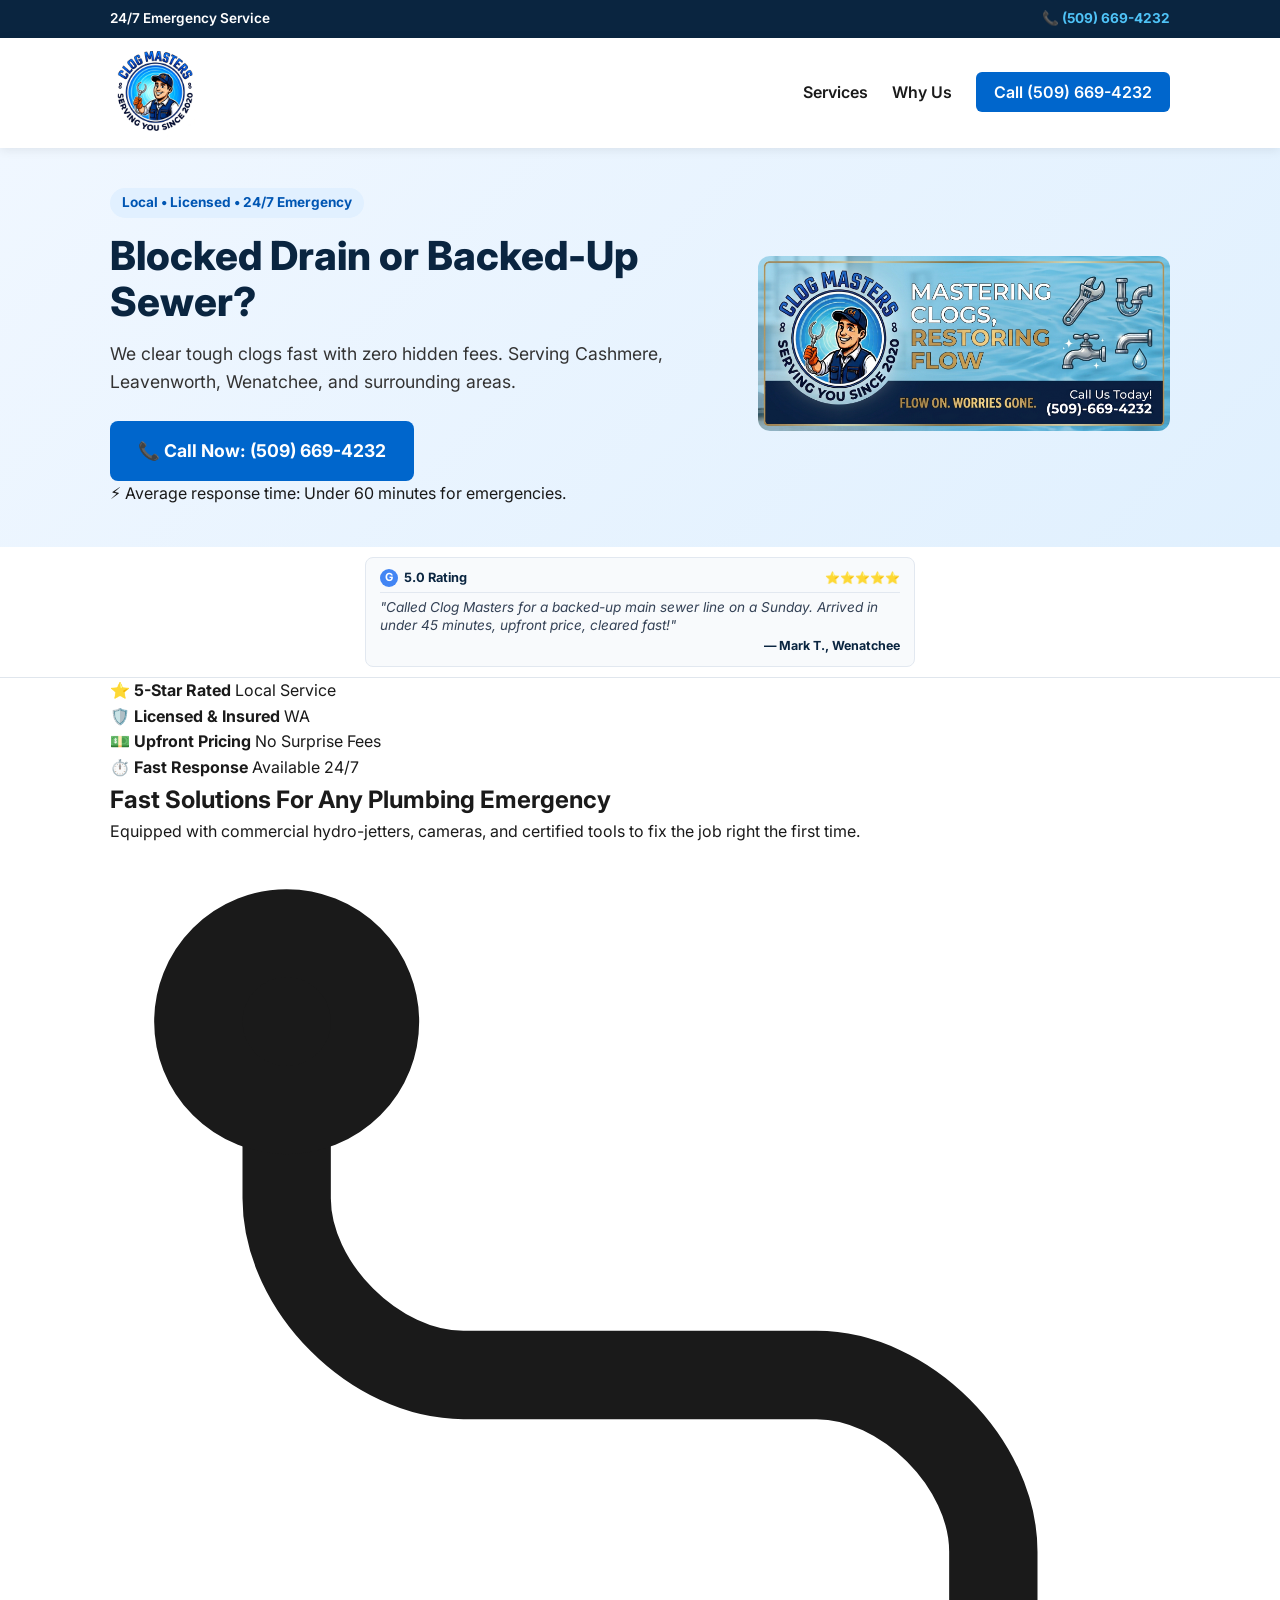
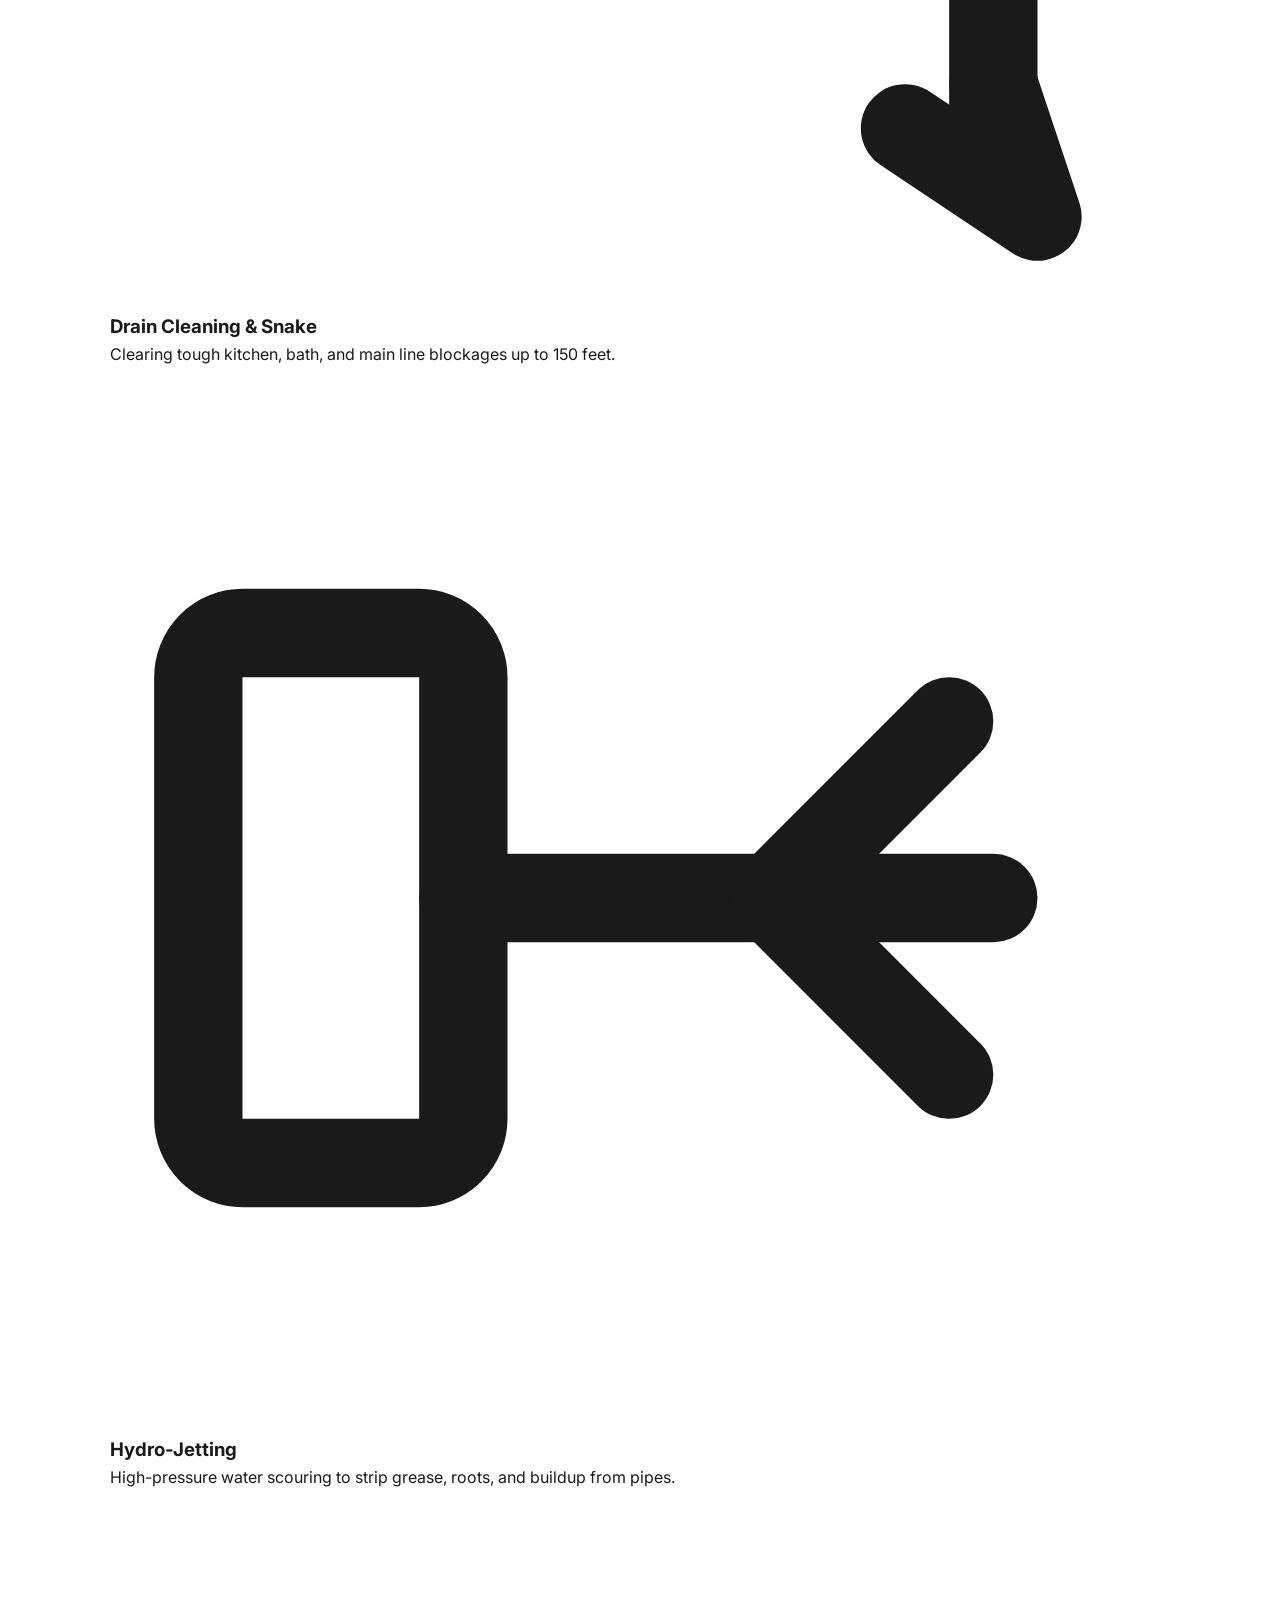
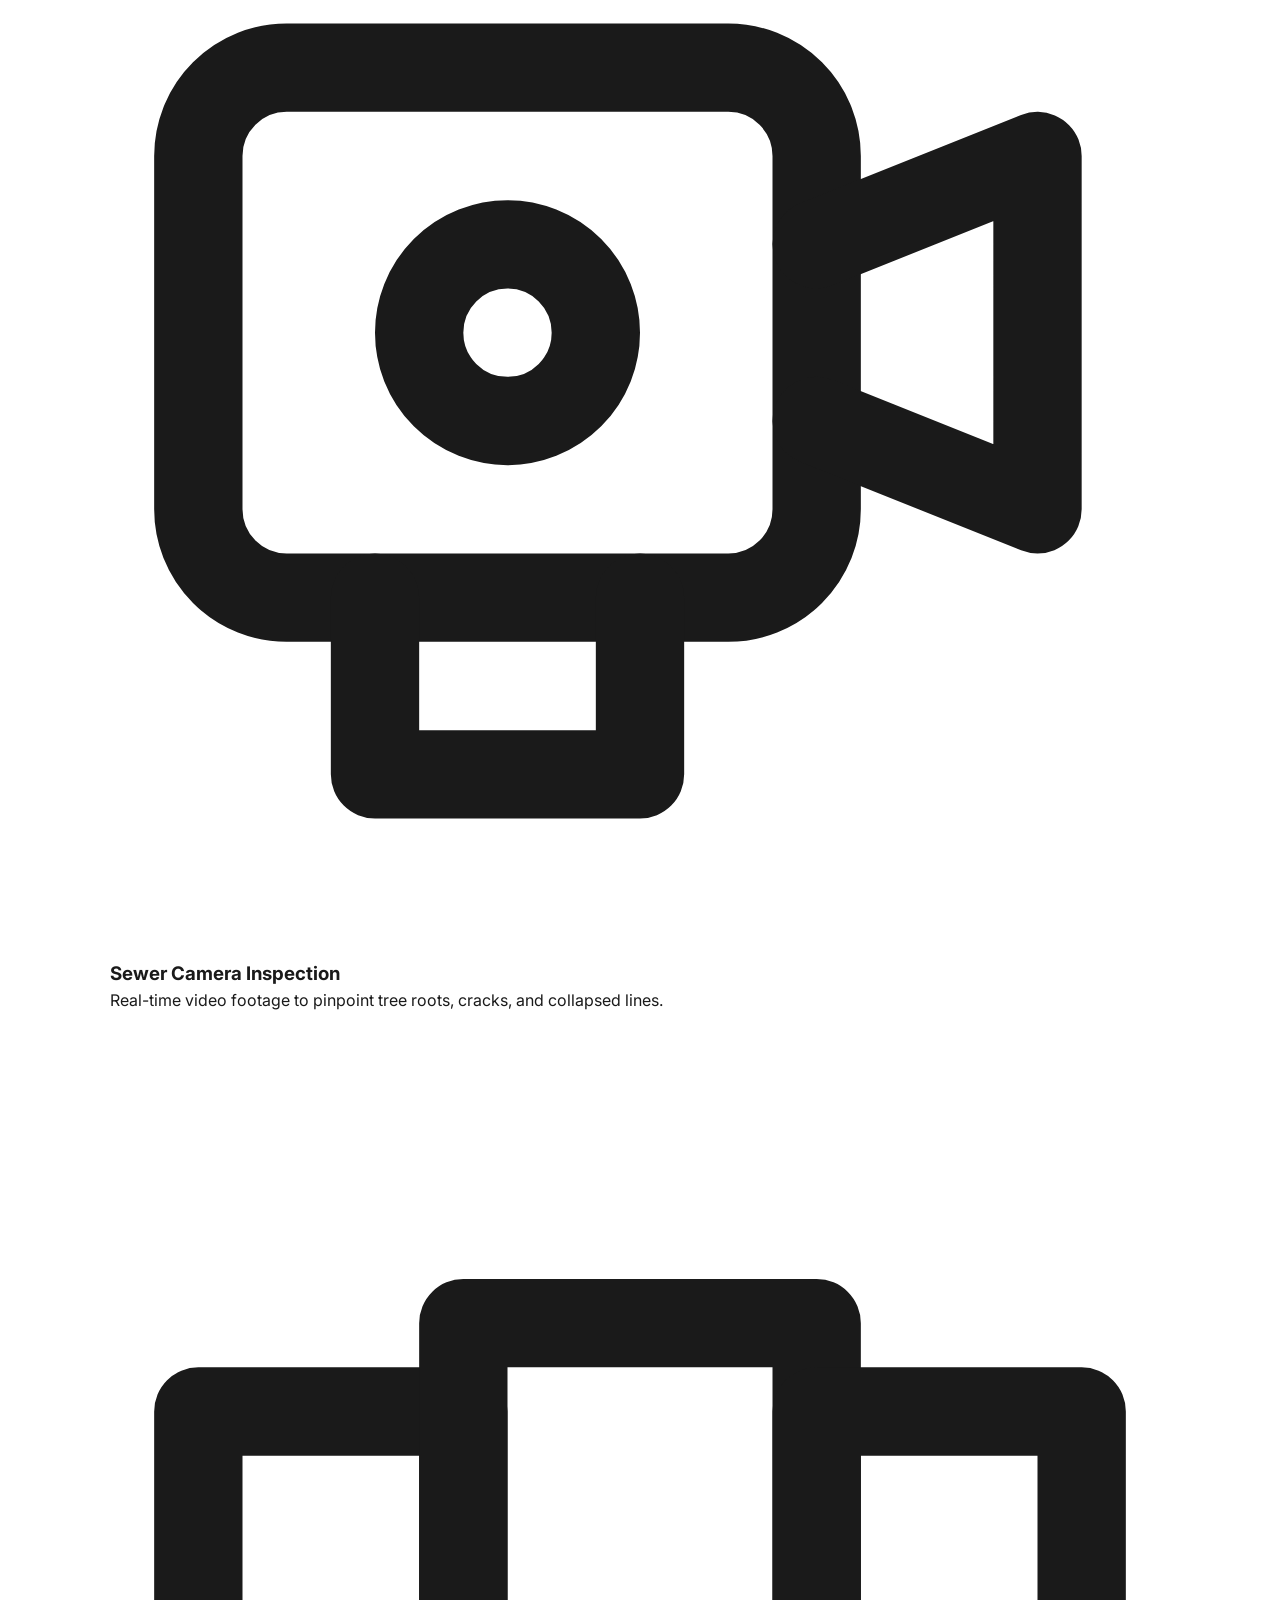
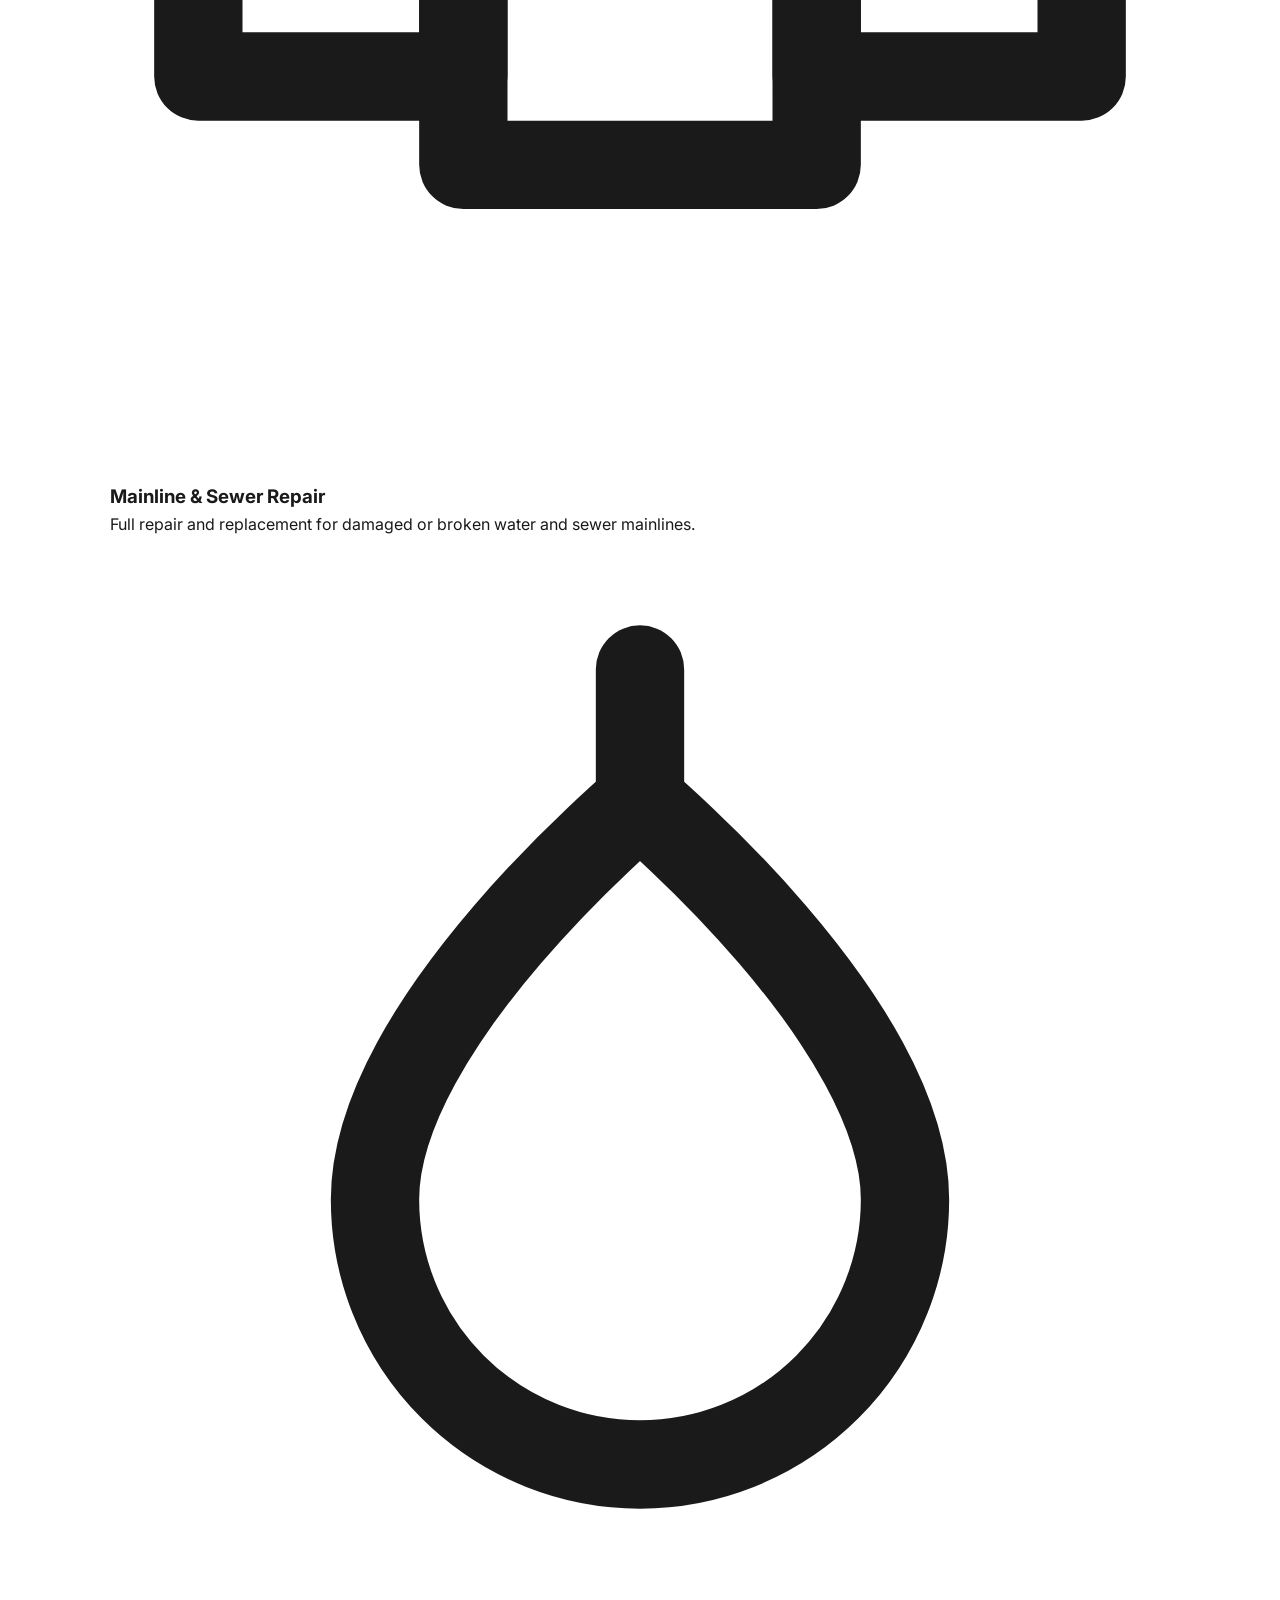
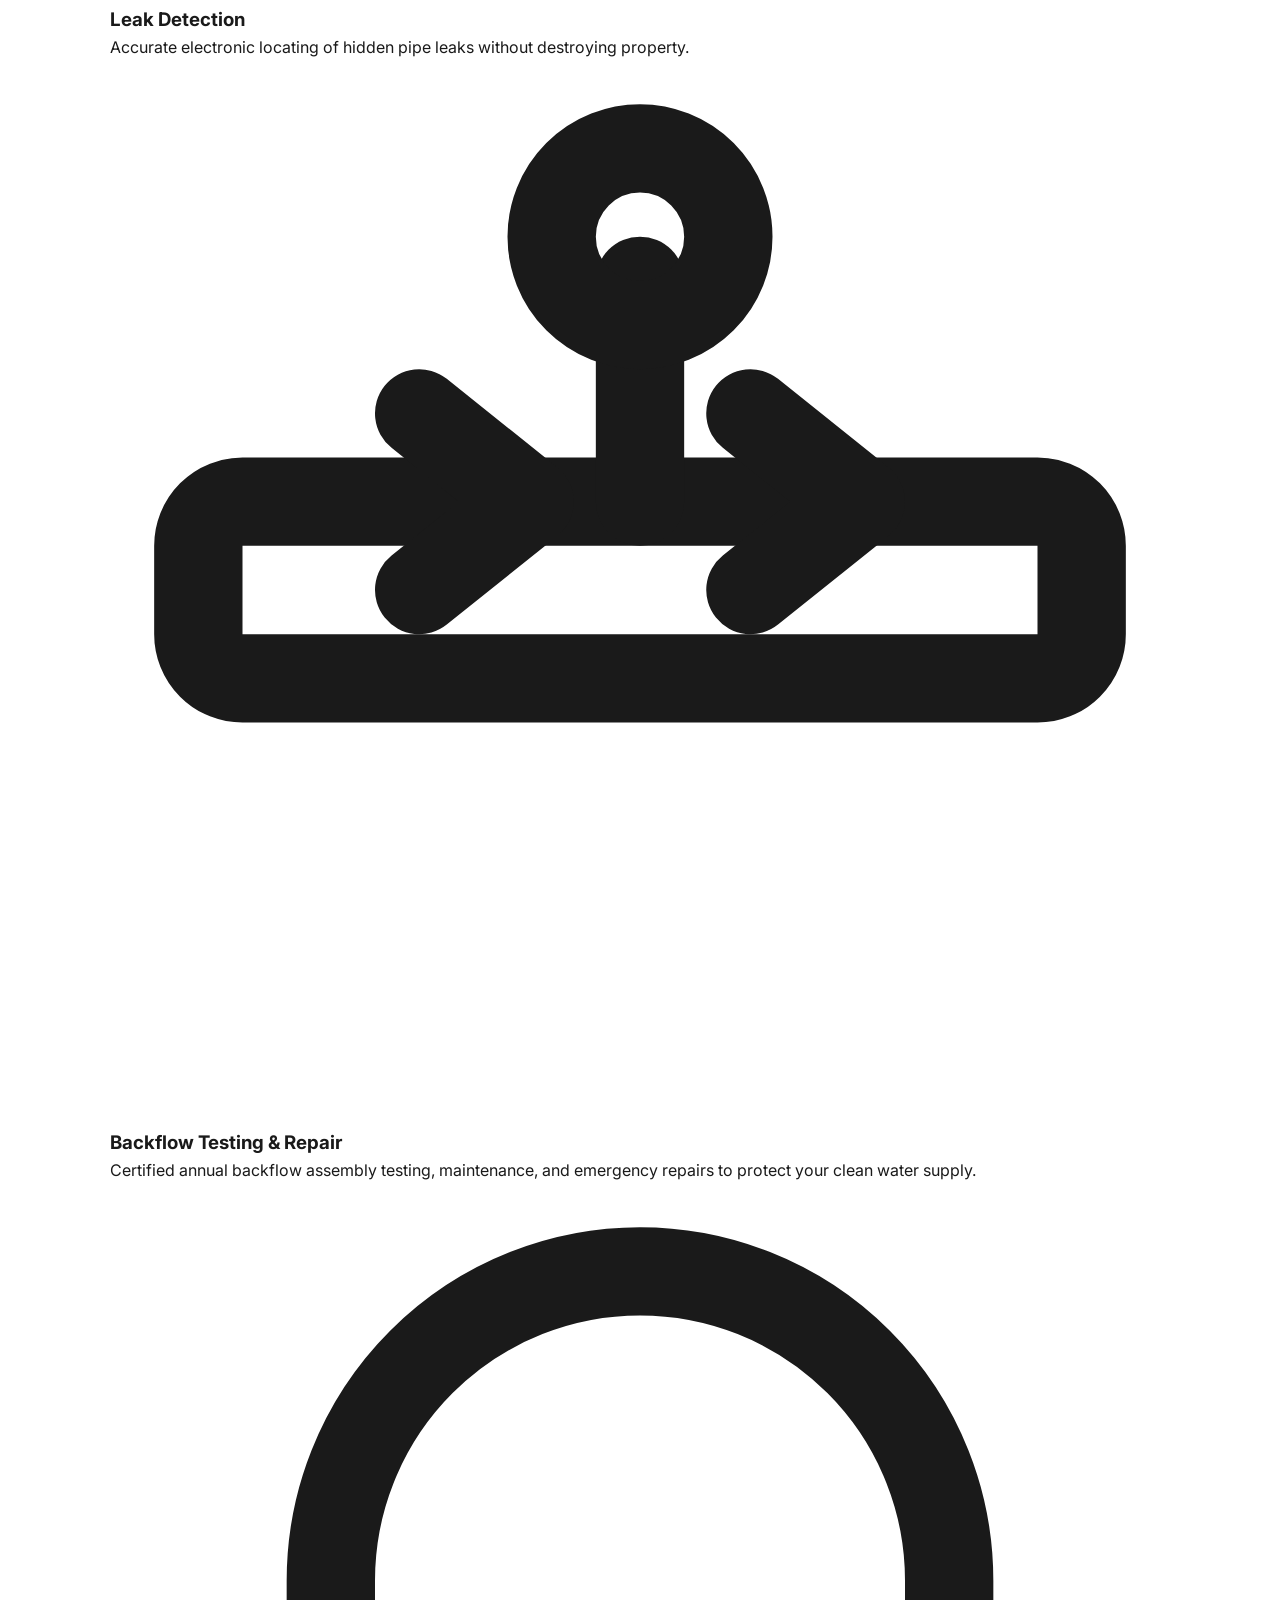
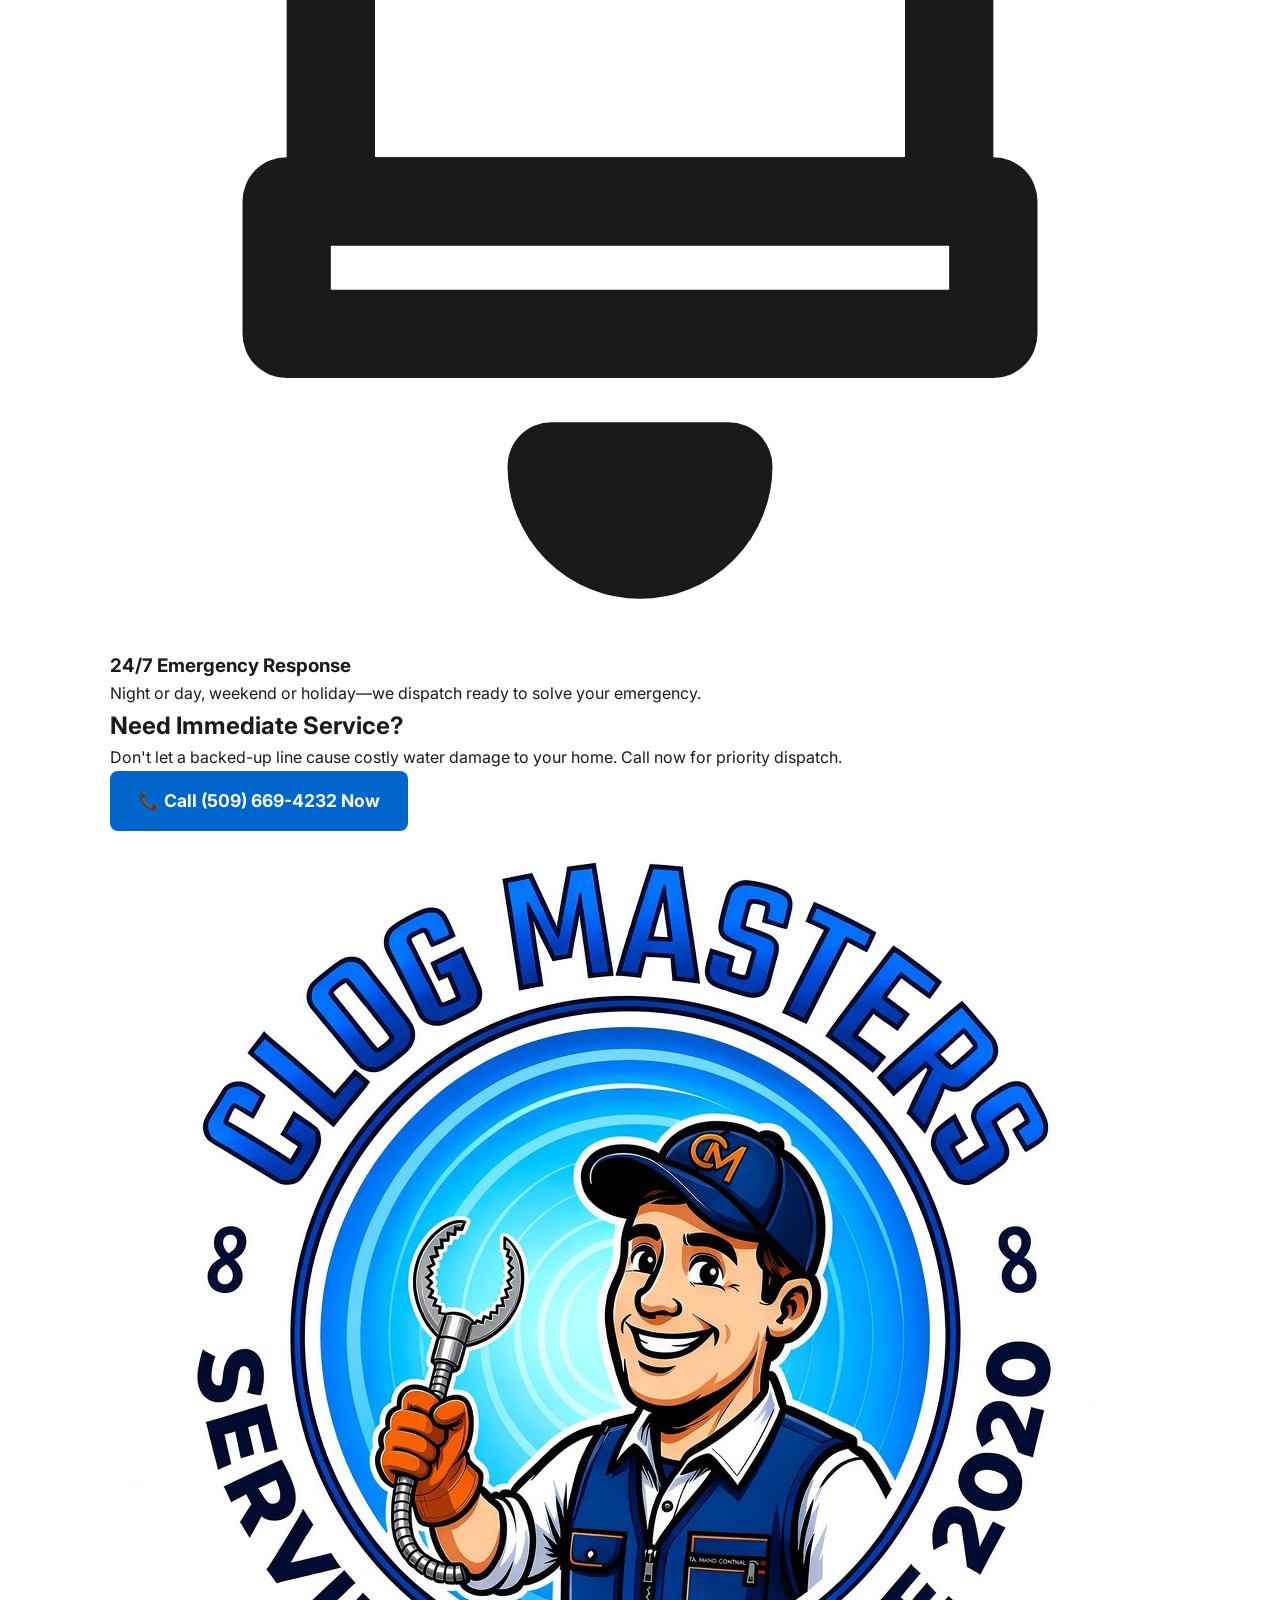
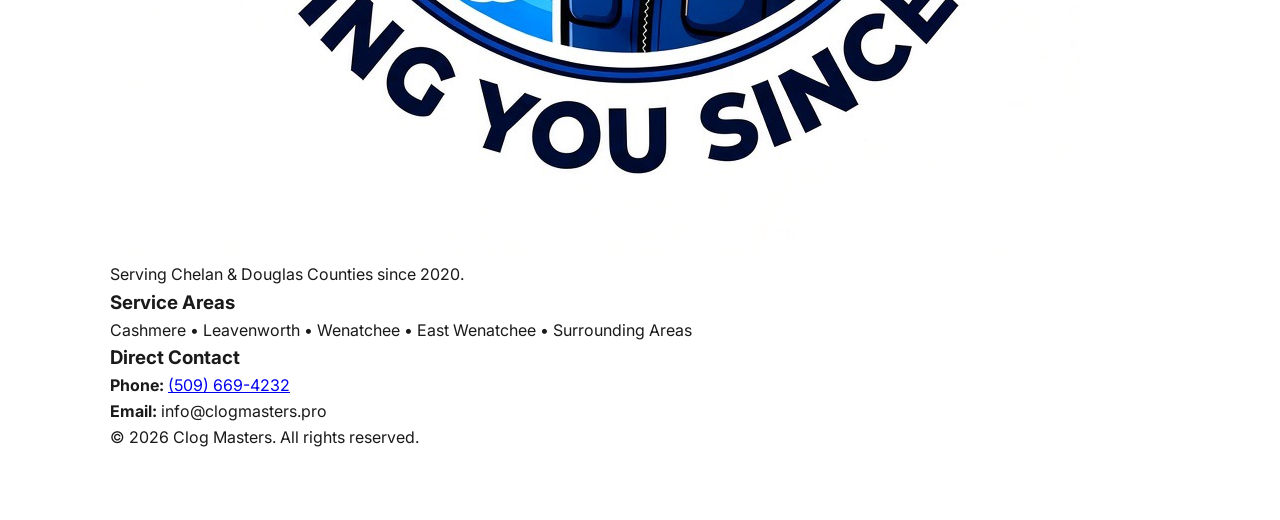
==== index.html @ 649e58c8 "Update index.html" ====
<!DOCTYPE html>
<html lang="en">
<head>
  <meta charset="UTF-8">
  <meta name="viewport" content="width=device-width, initial-scale=1.0">
  <meta name="format-detection" content="telephone=no">
  <title>Clog Masters | 24/7 Emergency Drain Cleaning & Sewer Repair</title>
  <meta name="description" content="Fast, licensed drain cleaning, hydro-jetting, sewer repair, backflow testing & emergency plumbing in Cashmere, Leavenworth & Wenatchee. Call (509) 669-4232">
  <link rel="stylesheet" href="style.css">
  <link rel="preconnect" href="https://fonts.googleapis.com">
  <link href="https://fonts.googleapis.com/css2?family=Inter:wght@400;600;700;800&display=swap" rel="stylesheet">
</head>
<body>

  <!-- Top Announcement Bar -->
  <div class="top-bar">
    <div class="container top-bar-container">
      <span class="top-bar-tagline">24/7 Emergency Service</span>
      <a href="tel:+15096694232" class="top-phone">
        <span>📞</span> (509) 669-4232
      </a>
    </div>
  </div>

  <!-- Header -->
  <header>
    <div class="container header-inner">
      <img src="images/logo.JPG" alt="Clog Masters Logo" class="logo">
      <nav>
        <a href="#services">Services</a>
        <a href="#why-us">Why Us</a>
        <a href="tel:+15096694232" class="btn-nav">Call (509) 669-4232</a>
      </nav>
    </div>
  </header>

  <!-- Hero Section -->
  <section class="hero">
    <div class="container hero-content">
      <div class="hero-text">
        <div class="badge">Local • Licensed • 24/7 Emergency</div>
        <h1>Blocked Drain or Backed-Up Sewer?</h1>
        <p class="hero-sub">We clear tough clogs fast with zero hidden fees. Serving Cashmere, Leavenworth, Wenatchee, and surrounding areas.</p>
        
        <div class="hero-ctas">
          <a href="tel:+15096694232" class="btn-primary">
            📞 Call Now: (509) 669-4232
          </a>
        </div>
        <p class="micro-trust">⚡ Average response time: Under 60 minutes for emergencies.</p>
      </div>
      
      <div class="hero-image">
        <img src="images/banner.jpg" alt="Clog Masters Plumbing Vehicle and Equipment">
      </div>
    </div>
  </section>

  <!-- Compact Single-Review Auto-Slider Section -->
  <section class="reviews-section">
    <div class="container">
      <div class="review-box">
        
        <!-- Top Compact Line -->
        <div class="review-top-line">
          <div class="g-badge">
            <span class="g-icon">G</span>
            <strong>5.0 Rating</strong>
          </div>
          <div class="stars">⭐⭐⭐⭐⭐</div>
        </div>

        <!-- ONLY 1 SLIDE SHOWS AT A TIME -->
        <div class="review-slide active" style="display: block;">
          <p class="review-text">"Called Clog Masters for a backed-up main sewer line on a Sunday. Arrived in under 45 minutes, upfront price, cleared fast!"</p>
          <span class="review-author">— Mark T., Wenatchee</span>
        </div>

        <div class="review-slide" style="display: none;">
          <p class="review-text">"Judah came out to hydro-jet our restaurant lines. Professional, clean, and zero surprise fees. Highly recommend!"</p>
          <span class="review-author">— Sarah K., Leavenworth</span>
        </div>

        <div class="review-slide" style="display: none;">
          <p class="review-text">"Had a severe drain blockage two other companies couldn't clear. Clog Masters located the root intrusion and fixed it immediately."</p>
          <span class="review-author">— David P., Cashmere</span>
        </div>

        <div class="review-slide" style="display: none;">
          <p class="review-text">"Super fast response time! They fixed our emergency kitchen sink clog in no time. Friendly, honest, and fair pricing."</p>
          <span class="review-author">— Elena R., East Wenatchee</span>
        </div>

        <div class="review-slide" style="display: none;">
          <p class="review-text">"Outstanding service for our backflow testing. Showed up right on schedule and handled all paperwork seamlessly."</p>
          <span class="review-author">— Brian M., Wenatchee</span>
        </div>

        <div class="review-slide" style="display: none;">
          <p class="review-text">"Honest, hard-working team. No hidden charges—what they quoted over the phone was the exact amount I paid."</p>
          <span class="review-author">— Rachel S., Leavenworth</span>
        </div>

        <div class="review-slide" style="display: none;">
          <p class="review-text">"Our mainline backed up right before a family gathering. Arrived in 30 minutes and saved the day!"</p>
          <span class="review-author">— Jason B., Cashmere</span>
        </div>

        <div class="review-slide" style="display: none;">
          <p class="review-text">"Thorough camera inspection. Showed us the video footage of our sewer line so we knew exactly what was wrong."</p>
          <span class="review-author">— Amanda L., Wenatchee</span>
        </div>

        <div class="review-slide" style="display: none;">
          <p class="review-text">"Top notch equipment and customer service. Cleared a heavy grease clog that had been bothering us for weeks."</p>
          <span class="review-author">— Chris H., East Wenatchee</span>
        </div>

        <div class="review-slide" style="display: none;">
          <p class="review-text">"Prompt, polite, and left the work area spotless after clearing our bathroom drain. 10/10 service!"</p>
          <span class="review-author">— Megan W., Leavenworth</span>
        </div>

      </div>
    </div>
  </section>

  <!-- Trust Bar -->
  <section class="trust-bar">
    <div class="container trust-grid">
      <div class="trust-item">⭐ <strong>5-Star Rated</strong> Local Service</div>
      <div class="trust-item">🛡️ <strong>Licensed & Insured</strong> WA</div>
      <div class="trust-item">💵 <strong>Upfront Pricing</strong> No Surprise Fees</div>
      <div class="trust-item">⏱️ <strong>Fast Response</strong> Available 24/7</div>
    </div>
  </section>

  <!-- Services Grid -->
  <section id="services" class="services">
    <div class="container">
      <h2>Fast Solutions For Any Plumbing Emergency</h2>
      <p class="section-sub">Equipped with commercial hydro-jetters, cameras, and certified tools to fix the job right the first time.</p>
      
      <div class="services-grid">
        
        <!-- Drain Cleaning & Snake -->
        <div class="service-card">
          <div class="svg-icon">
            <svg viewBox="0 0 24 24" fill="none" stroke="currentColor" stroke-width="2" stroke-linecap="round" stroke-linejoin="round">
              <path d="M4 4v4c0 2 2 4 4 4h8c2 0 4 2 4 4v4"/>
              <circle cx="4" cy="4" r="2" fill="currentColor"/>
              <path d="M18 20l3 2-1-3"/>
            </svg>
          </div>
          <h3>Drain Cleaning & Snake</h3>
          <p>Clearing tough kitchen, bath, and main line blockages up to 150 feet.</p>
        </div>

        <!-- Hydro-Jetting -->
        <div class="service-card">
          <div class="svg-icon">
            <svg viewBox="0 0 24 24" fill="none" stroke="currentColor" stroke-width="2" stroke-linecap="round" stroke-linejoin="round">
              <rect x="2" y="6" width="6" height="12" rx="1"/>
              <path d="M8 12h7"/>
              <path d="M15 12l4-4"/>
              <path d="M15 12l5 0"/>
              <path d="M15 12l4 4"/>
            </svg>
          </div>
          <h3>Hydro-Jetting</h3>
          <p>High-pressure water scouring to strip grease, roots, and buildup from pipes.</p>
        </div>

        <!-- Sewer Camera Inspection -->
        <div class="service-card">
          <div class="svg-icon">
            <svg viewBox="0 0 24 24" fill="none" stroke="currentColor" stroke-width="2" stroke-linecap="round" stroke-linejoin="round">
              <rect x="2" y="4" width="14" height="12" rx="2"/>
              <path d="M6 16v4h6v-4"/>
              <circle cx="9" cy="10" r="2"/>
              <path d="M16 8l5-2v8l-5-2"/>
            </svg>
          </div>
          <h3>Sewer Camera Inspection</h3>
          <p>Real-time video footage to pinpoint tree roots, cracks, and collapsed lines.</p>
        </div>

        <!-- Mainline & Sewer Repair -->
        <div class="service-card">
          <div class="svg-icon">
            <svg viewBox="0 0 24 24" fill="none" stroke="currentColor" stroke-width="2" stroke-linecap="round" stroke-linejoin="round">
              <path d="M2 9h6v6H2z"/>
              <path d="M8 7h8v10H8z"/>
              <path d="M16 9h6v6h-6z"/>
            </svg>
          </div>
          <h3>Mainline & Sewer Repair</h3>
          <p>Full repair and replacement for damaged or broken water and sewer mainlines.</p>
        </div>

        <!-- Leak Detection -->
        <div class="service-card">
          <div class="svg-icon">
            <svg viewBox="0 0 24 24" fill="none" stroke="currentColor" stroke-width="2" stroke-linecap="round" stroke-linejoin="round">
              <path d="M12 21a6 6 0 0 0 6-6c0-4-6-9-6-9s-6 5-6 9a6 6 0 0 0 6 6z"/>
              <path d="M12 3v3"/>
            </svg>
          </div>
          <h3>Leak Detection</h3>
          <p>Accurate electronic locating of hidden pipe leaks without destroying property.</p>
        </div>

        <!-- Backflow Testing & Repair -->
        <div class="service-card">
          <div class="svg-icon">
            <svg viewBox="0 0 24 24" fill="none" stroke="currentColor" stroke-width="2" stroke-linecap="round" stroke-linejoin="round">
              <rect x="2" y="10" width="20" height="4" rx="1"/>
              <path d="M12 10V5"/>
              <circle cx="12" cy="4" r="2"/>
              <path d="M7 8l2.5 2L7 12"/>
              <path d="M14.5 8l2.5 2-2.5 2"/>
            </svg>
          </div>
          <h3>Backflow Testing & Repair</h3>
          <p>Certified annual backflow assembly testing, maintenance, and emergency repairs to protect your clean water supply.</p>
        </div>

        <!-- 24/7 Emergency -->
        <div class="service-card highlight-card">
          <div class="svg-icon alert-icon">
            <svg viewBox="0 0 24 24" fill="none" stroke="currentColor" stroke-width="2" stroke-linecap="round" stroke-linejoin="round">
              <path d="M12 2a7 7 0 0 0-7 7v5h14V9a7 7 0 0 0-7-7z"/>
              <path d="M4 14h16v3H4z"/>
              <path d="M12 22a2 2 0 0 0 2-2h-4a2 2 0 0 0 2 2z"/>
            </svg>
          </div>
          <h3>24/7 Emergency Response</h3>
          <p>Night or day, weekend or holiday—we dispatch ready to solve your emergency.</p>
        </div>

      </div>
    </div>
  </section>

  <!-- Big Call Banner -->
  <section class="cta-banner" id="why-us">
    <div class="container">
      <h2>Need Immediate Service?</h2>
      <p>Don't let a backed-up line cause costly water damage to your home. Call now for priority dispatch.</p>
      <a href="tel:+15096694232" class="btn-primary large">
        📞 Call (509) 669-4232 Now
      </a>
    </div>
  </section>

  <!-- Footer -->
  <footer id="contact">
    <div class="container">
      <div class="footer-content">
        <div>
          <img src="images/logo.JPG" alt="Clog Masters" class="footer-logo">
          <p>Serving Chelan & Douglas Counties since 2020.</p>
        </div>
        <div>
          <h3>Service Areas</h3>
          <p>Cashmere • Leavenworth • Wenatchee • East Wenatchee • Surrounding Areas</p>
        </div>
        <div>
          <h3>Direct Contact</h3>
          <p><strong>Phone:</strong> <a href="tel:+15096694232">(509) 669-4232</a></p>
          <p><strong>Email:</strong> info@clogmasters.pro</p>
        </div>
      </div>
      <div class="copyright">
        © 2026 Clog Masters. All rights reserved.
      </div>
    </div>
  </footer>

  <!-- Fixed Mobile Call Bar -->
  <div class="mobile-call-bar">
    <a href="tel:+15096694232" class="btn-mobile-call">
      📞 CALL NOW: (509) 669-4232
    </a>
  </div>

  <!-- Review Switcher JS -->
  <script>
    document.addEventListener('DOMContentLoaded', function() {
      const slides = document.querySelectorAll('.review-slide');
      let index = 0;

      setInterval(() => {
        slides[index].style.display = 'none';
        slides[index].classList.remove('active');
        
        index = (index + 1) % slides.length;
        
        slides[index].style.display = 'block';
        slides[index].classList.add('active');
      }, 6000); // Cycles 1 review every 6 seconds
    });
  </script>

</body>
</html>
---- style.css ----
* {
  margin: 0;
  padding: 0;
  box-sizing: border-box;
}

body {
  font-family: 'Inter', system-ui, sans-serif;
  line-height: 1.6;
  color: #1a1a1a;
  background: #fff;
  padding-bottom: 70px;
}

.container {
  max-width: 1100px;
  margin: 0 auto;
  padding: 0 20px;
}

/* Top Bar */
.top-bar {
  background: #0a2540;
  color: white;
  padding: 8px 0;
  font-size: 0.85rem;
  font-weight: 600;
}

.top-bar-container {
  display: flex;
  justify-content: space-between;
  align-items: center;
  gap: 10px;
}

.top-phone {
  color: #4fc3f7 !important;
  font-weight: 700;
  text-decoration: none;
}

/* Header */
header {
  background: white;
  box-shadow: 0 2px 10px rgba(0,0,0,0.08);
  position: sticky;
  top: 0;
  z-index: 100;
}

.header-inner {
  display: flex;
  justify-content: space-between;
  align-items: center;
  padding: 10px 20px;
}

/* Strict image sizing prevents gigantic logos */
.logo {
  height: 90px;
  max-height: 90px;
  width: auto;
  max-width: 260px;
  object-fit: contain;
}

nav a {
  margin-left: 20px;
  text-decoration: none;
  color: #1a1a1a;
  font-weight: 600;
}

.btn-nav {
  background: #0066cc;
  color: white !important;
  padding: 10px 18px;
  border-radius: 6px;
  text-decoration: none;
}

/* Hero */
.hero {
  background: linear-gradient(135deg, #f0f7ff 0%, #e0f0fe 100%);
  padding: 40px 0;
}

.hero-content {
  display: grid;
  grid-template-columns: 1.2fr 0.8fr;
  gap: 30px;
  align-items: center;
}

.badge {
  display: inline-block;
  background: #e1f0ff;
  color: #0056b3;
  padding: 4px 12px;
  border-radius: 20px;
  font-size: 0.85rem;
  font-weight: 700;
  margin-bottom: 15px;
}

.hero h1 {
  font-size: 2.5rem;
  font-weight: 800;
  line-height: 1.15;
  color: #0a2540;
  margin-bottom: 15px;
}

.hero-sub {
  font-size: 1.1rem;
  color: #333;
  margin-bottom: 25px;
}

.btn-primary {
  background: #0066cc;
  color: white;
  padding: 16px 28px;
  border-radius: 8px;
  text-decoration: none;
  font-weight: 700;
  font-size: 1.1rem;
  display: inline-block;
}

.hero-image img {
  width: 100%;
  max-height: 350px;
  object-fit: cover;
  border-radius: 12px;
}

/* Compact Review Slider */
.reviews-section {
  background: #ffffff;
  padding: 10px 0;
  border-bottom: 1px solid #e0e6ed;
}

.review-box {
  max-width: 550px;
  margin: 0 auto;
  background: #f8fafc;
  border: 1px solid #e2e8f0;
  border-radius: 8px;
  padding: 10px 14px;
}

.review-top-line {
  display: flex;
  align-items: center;
  justify-content: space-between;
  margin-bottom: 6px;
  padding-bottom: 4px;
  border-bottom: 1px solid #e2e8f0;
}

.g-badge {
  display: flex;
  align-items: center;
  gap: 6px;
  font-size: 0.8rem;
  color: #0a2540;
}

.g-icon {
  background: #4285f4;
  color: white;
  font-weight: bold;
  border-radius: 50%;
  width: 18px;
  height: 18px;
  display: inline-flex;
  align-items: center;
  justify-content: center;
  font-size: 0.7rem;
}

.stars {
  font-size: 0.75rem;
}

.review-text {
  font-size: 0.85rem;
  color: #334155;
  font-style: italic;
  margin-bottom: 2px;
  line-height: 1.3;
}

.review-author {
  font-size: 0.78rem;
  font-weight: 700;
  color: #0a2540;
  display: block;
  text-align: right;
}

/* Fixed Mobile Bottom Call Bar */
.mobile-call-bar {
  display: none;
  position: fixed;
  bottom: 0;
  left: 0;
  width: 100%;
  background: #0066cc;
  padding: 14px 10px;
  padding-bottom: max(14px, env(safe-area-inset-bottom));
  text-align: center;
  z-index: 99999;
}

.btn-mobile-call {
  color: white;
  text-decoration: none;
  font-weight: 800;
  font-size: 1.25rem;
  display: block;
}

/* Mobile Responsiveness */
@media (max-width: 768px) {
  body {
    padding-bottom: 80px;
  }

  .logo {
    height: 65px;
    max-height: 65px;
    max-width: 180px;
  }

  .mobile-call-bar {
    display: block !important;
  }

  .hero-content {
    grid-template-columns: 1fr;
  }

  .hero h1 {
    font-size: 2rem;
  }

  nav {
    display: none;
  }
}
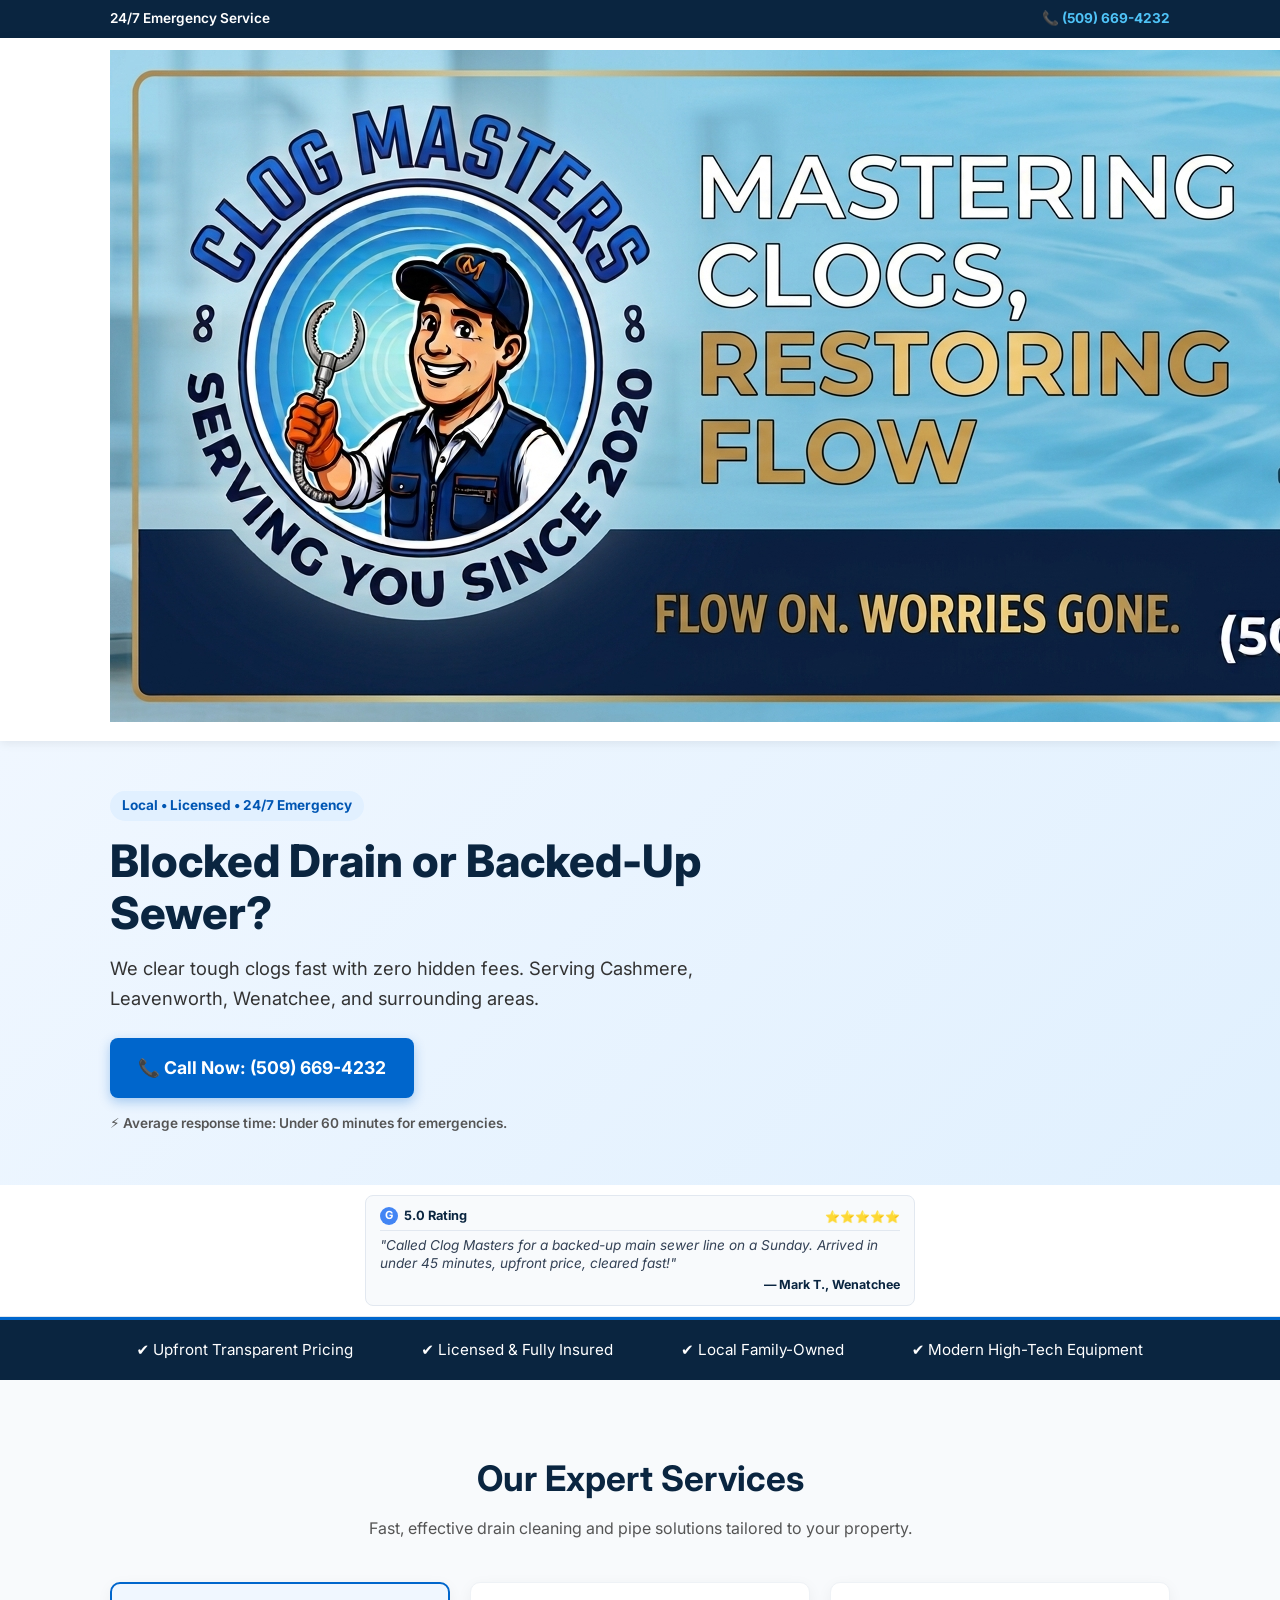
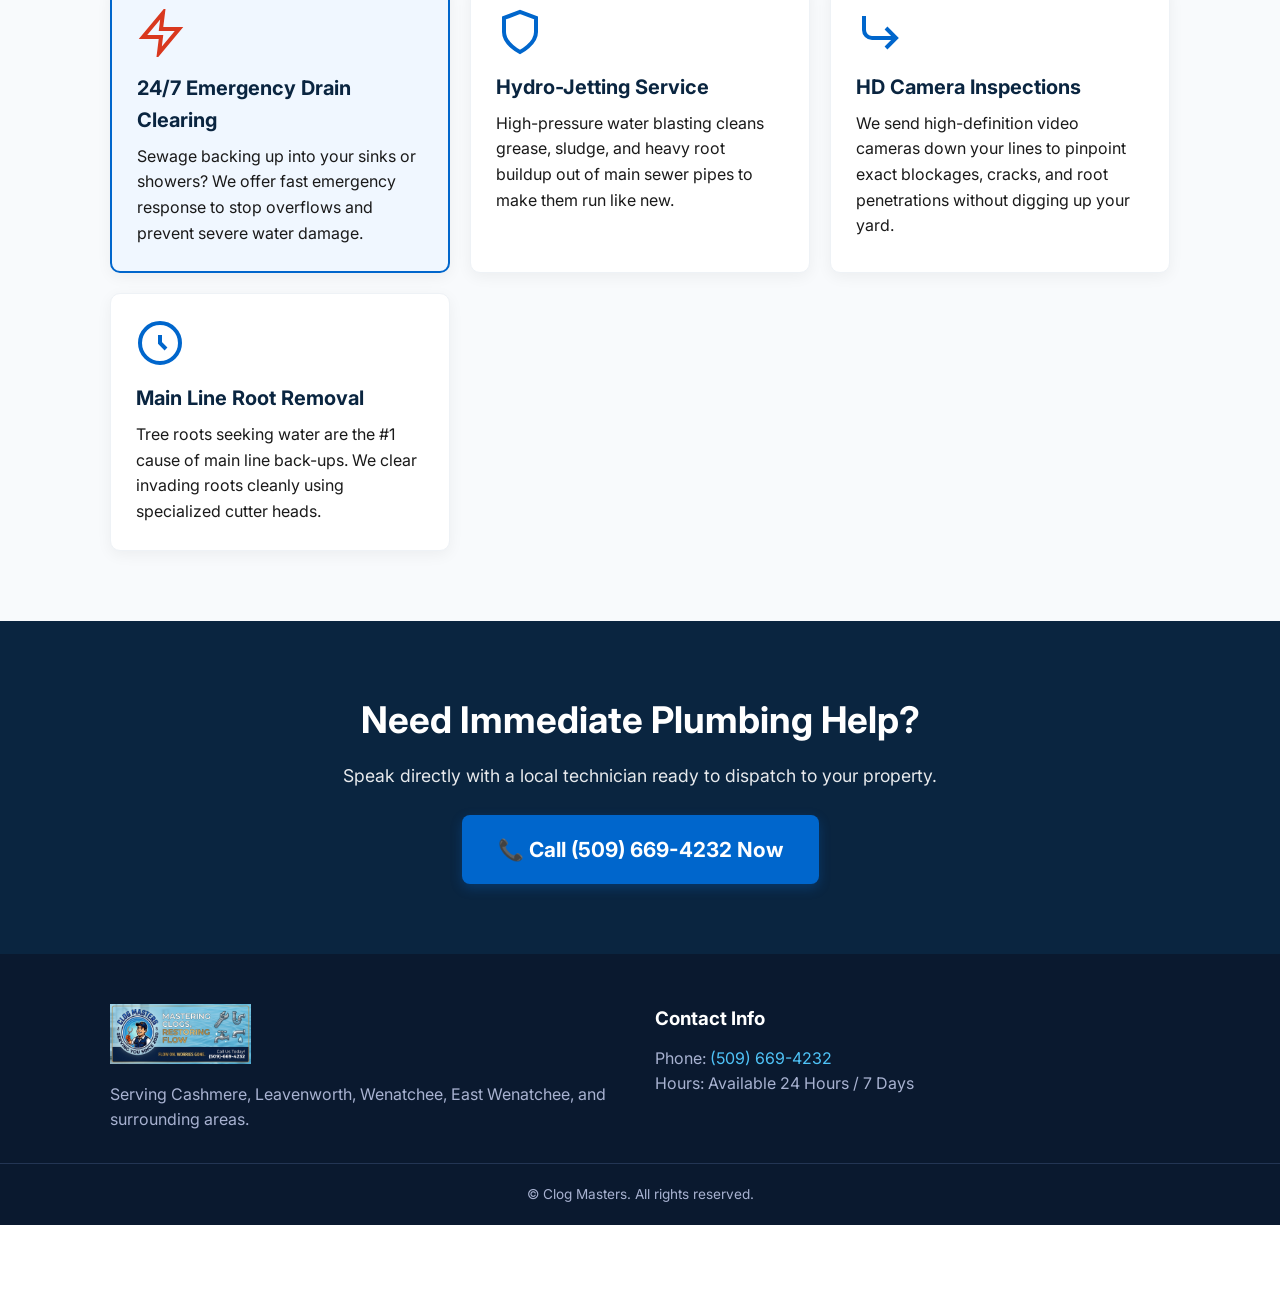
==== commit 009702e6: "Update index.html" ====
--- a/index.html
+++ b/index.html
@@ -22,10 +22,12 @@
     </div>
   </div>
 
-  <!-- Header -->
+  <!-- Header with Banner Graphic in place of Logo -->
   <header>
     <div class="container header-inner">
-      <img src="images/logo.JPG" alt="Clog Masters Logo" class="logo">
+      <a href="#" class="header-banner-link">
+        <img src="images/banner.jpg" alt="Clog Masters Banner" class="header-banner-img">
+      </a>
       <nav>
         <a href="#services">Services</a>
         <a href="#why-us">Why Us</a>
@@ -49,10 +51,6 @@
         </div>
         <p class="micro-trust">⚡ Average response time: Under 60 minutes for emergencies.</p>
       </div>
-      
-      <div class="hero-image">
-        <img src="images/banner.jpg" alt="Clog Masters Plumbing Vehicle and Equipment">
-      </div>
     </div>
   </section>
 
@@ -61,7 +59,6 @@
     <div class="container">
       <div class="review-box">
         
-        <!-- Top Compact Line -->
         <div class="review-top-line">
           <div class="g-badge">
             <span class="g-icon">G</span>
@@ -70,7 +67,6 @@
           <div class="stars">⭐⭐⭐⭐⭐</div>
         </div>
 
-        <!-- ONLY 1 SLIDE SHOWS AT A TIME -->
         <div class="review-slide active" style="display: block;">
           <p class="review-text">"Called Clog Masters for a backed-up main sewer line on a Sunday. Arrived in under 45 minutes, upfront price, cleared fast!"</p>
           <span class="review-author">— Mark T., Wenatchee</span>
@@ -91,200 +87,98 @@
           <span class="review-author">— Elena R., East Wenatchee</span>
         </div>
 
-        <div class="review-slide" style="display: none;">
-          <p class="review-text">"Outstanding service for our backflow testing. Showed up right on schedule and handled all paperwork seamlessly."</p>
-          <span class="review-author">— Brian M., Wenatchee</span>
-        </div>
-
-        <div class="review-slide" style="display: none;">
-          <p class="review-text">"Honest, hard-working team. No hidden charges—what they quoted over the phone was the exact amount I paid."</p>
-          <span class="review-author">— Rachel S., Leavenworth</span>
-        </div>
-
-        <div class="review-slide" style="display: none;">
-          <p class="review-text">"Our mainline backed up right before a family gathering. Arrived in 30 minutes and saved the day!"</p>
-          <span class="review-author">— Jason B., Cashmere</span>
-        </div>
-
-        <div class="review-slide" style="display: none;">
-          <p class="review-text">"Thorough camera inspection. Showed us the video footage of our sewer line so we knew exactly what was wrong."</p>
-          <span class="review-author">— Amanda L., Wenatchee</span>
-        </div>
-
-        <div class="review-slide" style="display: none;">
-          <p class="review-text">"Top notch equipment and customer service. Cleared a heavy grease clog that had been bothering us for weeks."</p>
-          <span class="review-author">— Chris H., East Wenatchee</span>
-        </div>
-
-        <div class="review-slide" style="display: none;">
-          <p class="review-text">"Prompt, polite, and left the work area spotless after clearing our bathroom drain. 10/10 service!"</p>
-          <span class="review-author">— Megan W., Leavenworth</span>
-        </div>
-
       </div>
     </div>
   </section>
 
   <!-- Trust Bar -->
-  <section class="trust-bar">
+  <div class="trust-bar" id="why-us">
     <div class="container trust-grid">
-      <div class="trust-item">⭐ <strong>5-Star Rated</strong> Local Service</div>
-      <div class="trust-item">🛡️ <strong>Licensed & Insured</strong> WA</div>
-      <div class="trust-item">💵 <strong>Upfront Pricing</strong> No Surprise Fees</div>
-      <div class="trust-item">⏱️ <strong>Fast Response</strong> Available 24/7</div>
+      <div>✔ Upfront Transparent Pricing</div>
+      <div>✔ Licensed & Fully Insured</div>
+      <div>✔ Local Family-Owned</div>
+      <div>✔ Modern High-Tech Equipment</div>
     </div>
-  </section>
+  </div>
 
-  <!-- Services Grid -->
-  <section id="services" class="services">
+  <!-- Services Section -->
+  <section class="services" id="services">
     <div class="container">
-      <h2>Fast Solutions For Any Plumbing Emergency</h2>
-      <p class="section-sub">Equipped with commercial hydro-jetters, cameras, and certified tools to fix the job right the first time.</p>
+      <h2>Our Expert Services</h2>
+      <p class="section-sub">Fast, effective drain cleaning and pipe solutions tailored to your property.</p>
       
       <div class="services-grid">
-        
-        <!-- Drain Cleaning & Snake -->
+        <div class="service-card highlight-card">
+          <div class="svg-icon alert-icon">
+            <svg viewBox="0 0 24 24" fill="none" stroke="currentColor" stroke-width="2"><path d="M13 2L3 14h9l-1 8 10-12h-9l1-8z"/></svg>
+          </div>
+          <h3>24/7 Emergency Drain Clearing</h3>
+          <p>Sewage backing up into your sinks or showers? We offer fast emergency response to stop overflows and prevent severe water damage.</p>
+        </div>
+
         <div class="service-card">
           <div class="svg-icon">
-            <svg viewBox="0 0 24 24" fill="none" stroke="currentColor" stroke-width="2" stroke-linecap="round" stroke-linejoin="round">
-              <path d="M4 4v4c0 2 2 4 4 4h8c2 0 4 2 4 4v4"/>
-              <circle cx="4" cy="4" r="2" fill="currentColor"/>
-              <path d="M18 20l3 2-1-3"/>
-            </svg>
+            <svg viewBox="0 0 24 24" fill="none" stroke="currentColor" stroke-width="2"><path d="M12 22s8-4 8-10V5l-8-3-8 3v7c0 6 8 10 8 10z"/></svg>
           </div>
-          <h3>Drain Cleaning & Snake</h3>
-          <p>Clearing tough kitchen, bath, and main line blockages up to 150 feet.</p>
+          <h3>Hydro-Jetting Service</h3>
+          <p>High-pressure water blasting cleans grease, sludge, and heavy root buildup out of main sewer pipes to make them run like new.</p>
         </div>
 
-        <!-- Hydro-Jetting -->
         <div class="service-card">
           <div class="svg-icon">
-            <svg viewBox="0 0 24 24" fill="none" stroke="currentColor" stroke-width="2" stroke-linecap="round" stroke-linejoin="round">
-              <rect x="2" y="6" width="6" height="12" rx="1"/>
-              <path d="M8 12h7"/>
-              <path d="M15 12l4-4"/>
-              <path d="M15 12l5 0"/>
-              <path d="M15 12l4 4"/>
-            </svg>
+            <svg viewBox="0 0 24 24" fill="none" stroke="currentColor" stroke-width="2"><path d="M15 10l5 5-5 5"/><path d="M4 4v7a4 4 0 004 4h12"/></svg>
           </div>
-          <h3>Hydro-Jetting</h3>
-          <p>High-pressure water scouring to strip grease, roots, and buildup from pipes.</p>
+          <h3>HD Camera Inspections</h3>
+          <p>We send high-definition video cameras down your lines to pinpoint exact blockages, cracks, and root penetrations without digging up your yard.</p>
         </div>
 
-        <!-- Sewer Camera Inspection -->
         <div class="service-card">
           <div class="svg-icon">
-            <svg viewBox="0 0 24 24" fill="none" stroke="currentColor" stroke-width="2" stroke-linecap="round" stroke-linejoin="round">
-              <rect x="2" y="4" width="14" height="12" rx="2"/>
-              <path d="M6 16v4h6v-4"/>
-              <circle cx="9" cy="10" r="2"/>
-              <path d="M16 8l5-2v8l-5-2"/>
-            </svg>
+            <svg viewBox="0 0 24 24" fill="none" stroke="currentColor" stroke-width="2"><circle cx="12" cy="12" r="10"/><path d="M12 8v4l3 3"/></svg>
           </div>
-          <h3>Sewer Camera Inspection</h3>
-          <p>Real-time video footage to pinpoint tree roots, cracks, and collapsed lines.</p>
+          <h3>Main Line Root Removal</h3>
+          <p>Tree roots seeking water are the #1 cause of main line back-ups. We clear invading roots cleanly using specialized cutter heads.</p>
         </div>
-
-        <!-- Mainline & Sewer Repair -->
-        <div class="service-card">
-          <div class="svg-icon">
-            <svg viewBox="0 0 24 24" fill="none" stroke="currentColor" stroke-width="2" stroke-linecap="round" stroke-linejoin="round">
-              <path d="M2 9h6v6H2z"/>
-              <path d="M8 7h8v10H8z"/>
-              <path d="M16 9h6v6h-6z"/>
-            </svg>
-          </div>
-          <h3>Mainline & Sewer Repair</h3>
-          <p>Full repair and replacement for damaged or broken water and sewer mainlines.</p>
-        </div>
-
-        <!-- Leak Detection -->
-        <div class="service-card">
-          <div class="svg-icon">
-            <svg viewBox="0 0 24 24" fill="none" stroke="currentColor" stroke-width="2" stroke-linecap="round" stroke-linejoin="round">
-              <path d="M12 21a6 6 0 0 0 6-6c0-4-6-9-6-9s-6 5-6 9a6 6 0 0 0 6 6z"/>
-              <path d="M12 3v3"/>
-            </svg>
-          </div>
-          <h3>Leak Detection</h3>
-          <p>Accurate electronic locating of hidden pipe leaks without destroying property.</p>
-        </div>
-
-        <!-- Backflow Testing & Repair -->
-        <div class="service-card">
-          <div class="svg-icon">
-            <svg viewBox="0 0 24 24" fill="none" stroke="currentColor" stroke-width="2" stroke-linecap="round" stroke-linejoin="round">
-              <rect x="2" y="10" width="20" height="4" rx="1"/>
-              <path d="M12 10V5"/>
-              <circle cx="12" cy="4" r="2"/>
-              <path d="M7 8l2.5 2L7 12"/>
-              <path d="M14.5 8l2.5 2-2.5 2"/>
-            </svg>
-          </div>
-          <h3>Backflow Testing & Repair</h3>
-          <p>Certified annual backflow assembly testing, maintenance, and emergency repairs to protect your clean water supply.</p>
-        </div>
-
-        <!-- 24/7 Emergency -->
-        <div class="service-card highlight-card">
-          <div class="svg-icon alert-icon">
-            <svg viewBox="0 0 24 24" fill="none" stroke="currentColor" stroke-width="2" stroke-linecap="round" stroke-linejoin="round">
-              <path d="M12 2a7 7 0 0 0-7 7v5h14V9a7 7 0 0 0-7-7z"/>
-              <path d="M4 14h16v3H4z"/>
-              <path d="M12 22a2 2 0 0 0 2-2h-4a2 2 0 0 0 2 2z"/>
-            </svg>
-          </div>
-          <h3>24/7 Emergency Response</h3>
-          <p>Night or day, weekend or holiday—we dispatch ready to solve your emergency.</p>
-        </div>
-
       </div>
     </div>
   </section>
 
-  <!-- Big Call Banner -->
-  <section class="cta-banner" id="why-us">
+  <!-- CTA Banner -->
+  <section class="cta-banner">
     <div class="container">
-      <h2>Need Immediate Service?</h2>
-      <p>Don't let a backed-up line cause costly water damage to your home. Call now for priority dispatch.</p>
-      <a href="tel:+15096694232" class="btn-primary large">
-        📞 Call (509) 669-4232 Now
-      </a>
+      <h2>Need Immediate Plumbing Help?</h2>
+      <p>Speak directly with a local technician ready to dispatch to your property.</p>
+      <a href="tel:+15096694232" class="btn-primary large">📞 Call (509) 669-4232 Now</a>
     </div>
   </section>
 
   <!-- Footer -->
-  <footer id="contact">
-    <div class="container">
-      <div class="footer-content">
-        <div>
-          <img src="images/logo.JPG" alt="Clog Masters" class="footer-logo">
-          <p>Serving Chelan & Douglas Counties since 2020.</p>
-        </div>
-        <div>
-          <h3>Service Areas</h3>
-          <p>Cashmere • Leavenworth • Wenatchee • East Wenatchee • Surrounding Areas</p>
-        </div>
-        <div>
-          <h3>Direct Contact</h3>
-          <p><strong>Phone:</strong> <a href="tel:+15096694232">(509) 669-4232</a></p>
-          <p><strong>Email:</strong> info@clogmasters.pro</p>
-        </div>
+  <footer>
+    <div class="container footer-content">
+      <div>
+        <img src="images/banner.jpg" alt="Clog Masters Banner" class="footer-logo">
+        <p>Serving Cashmere, Leavenworth, Wenatchee, East Wenatchee, and surrounding areas.</p>
       </div>
-      <div class="copyright">
-        © 2026 Clog Masters. All rights reserved.
+      <div>
+        <h3>Contact Info</h3>
+        <p>Phone: <a href="tel:+15096694232">(509) 669-4232</a></p>
+        <p>Hours: Available 24 Hours / 7 Days</p>
+      </div>
+    </div>
+    <div class="copyright">
+      <div class="container">
+        &copy; Clog Masters. All rights reserved.
       </div>
     </div>
   </footer>
 
-  <!-- Fixed Mobile Call Bar -->
+  <!-- Fixed Mobile Bottom Call Bar -->
   <div class="mobile-call-bar">
     <a href="tel:+15096694232" class="btn-mobile-call">
       📞 CALL NOW: (509) 669-4232
     </a>
   </div>
 
-  <!-- Review Switcher JS -->
   <script>
     document.addEventListener('DOMContentLoaded', function() {
       const slides = document.querySelectorAll('.review-slide');
@@ -292,13 +186,9 @@
 
       setInterval(() => {
         slides[index].style.display = 'none';
-        slides[index].classList.remove('active');
-        
         index = (index + 1) % slides.length;
-        
         slides[index].style.display = 'block';
-        slides[index].classList.add('active');
-      }, 6000); // Cycles 1 review every 6 seconds
+      }, 6000);
     });
   </script>
 
--- a/style.css
+++ b/style.css
@@ -34,10 +34,19 @@
   gap: 10px;
 }
 
+.top-bar-tagline {
+  white-space: nowrap;
+  overflow: hidden;
+  text-overflow: ellipsis;
+}
+
 .top-phone {
   color: #4fc3f7 !important;
   font-weight: 700;
   text-decoration: none;
+  white-space: nowrap !important;
+  flex-shrink: 0;
+  display: inline-block;
 }
 
 /* Header */
@@ -53,16 +62,14 @@
   display: flex;
   justify-content: space-between;
   align-items: center;
-  padding: 10px 20px;
-}
-
-/* Strict image sizing prevents gigantic logos */
+  padding: 12px 20px;
+}
+
 .logo {
-  height: 90px;
-  max-height: 90px;
+  height: 85px;
   width: auto;
-  max-width: 260px;
   object-fit: contain;
+  transition: height 0.2s ease;
 }
 
 nav a {
@@ -77,13 +84,17 @@
   color: white !important;
   padding: 10px 18px;
   border-radius: 6px;
-  text-decoration: none;
+  transition: background 0.2s;
+}
+
+.btn-nav:hover {
+  background: #004d99;
 }
 
 /* Hero */
 .hero {
   background: linear-gradient(135deg, #f0f7ff 0%, #e0f0fe 100%);
-  padding: 40px 0;
+  padding: 50px 0;
 }
 
 .hero-content {
@@ -105,7 +116,7 @@
 }
 
 .hero h1 {
-  font-size: 2.5rem;
+  font-size: 2.8rem;
   font-weight: 800;
   line-height: 1.15;
   color: #0a2540;
@@ -113,9 +124,15 @@
 }
 
 .hero-sub {
-  font-size: 1.1rem;
+  font-size: 1.15rem;
   color: #333;
   margin-bottom: 25px;
+}
+
+.hero-ctas {
+  display: flex;
+  gap: 15px;
+  margin-bottom: 15px;
 }
 
 .btn-primary {
@@ -126,17 +143,37 @@
   text-decoration: none;
   font-weight: 700;
   font-size: 1.1rem;
+  text-align: center;
+  border: none;
+  cursor: pointer;
   display: inline-block;
+  box-shadow: 0 4px 12px rgba(0, 102, 204, 0.3);
+}
+
+.btn-primary:hover {
+  background: #004d99;
+}
+
+.btn-primary.large {
+  font-size: 1.3rem;
+  padding: 18px 36px;
+}
+
+.micro-trust {
+  font-size: 0.85rem;
+  color: #555;
+  font-weight: 600;
 }
 
 .hero-image img {
   width: 100%;
-  max-height: 350px;
+  max-height: 380px;
   object-fit: cover;
   border-radius: 12px;
-}
-
-/* Compact Review Slider */
+  box-shadow: 0 10px 30px rgba(0,0,0,0.15);
+}
+
+/* ULTRA COMPACT SINGLE REVIEW SECTION */
 .reviews-section {
   background: #ffffff;
   padding: 10px 0;
@@ -186,6 +223,10 @@
   font-size: 0.75rem;
 }
 
+.review-slide {
+  margin: 0;
+}
+
 .review-text {
   font-size: 0.85rem;
   color: #334155;
@@ -200,6 +241,144 @@
   color: #0a2540;
   display: block;
   text-align: right;
+}
+
+/* Trust Bar */
+.trust-bar {
+  background: #0a2540;
+  color: white;
+  padding: 18px 0;
+  border-top: 3px solid #0066cc;
+}
+
+.trust-grid {
+  display: flex;
+  justify-content: space-around;
+  flex-wrap: wrap;
+  gap: 15px;
+  font-size: 0.95rem;
+}
+
+/* Services */
+.services {
+  padding: 70px 0;
+  background: #f8fafc;
+}
+
+.services h2 {
+  text-align: center;
+  font-size: 2.2rem;
+  color: #0a2540;
+  margin-bottom: 10px;
+}
+
+.section-sub {
+  text-align: center;
+  color: #555;
+  margin-bottom: 40px;
+}
+
+.services-grid {
+  display: grid;
+  grid-template-columns: repeat(auto-fit, minmax(300px, 1fr));
+  gap: 20px;
+}
+
+.service-card {
+  background: white;
+  padding: 25px;
+  border-radius: 10px;
+  box-shadow: 0 4px 15px rgba(0,0,0,0.05);
+  border: 1px solid #eef2f6;
+}
+
+.service-card.highlight-card {
+  border: 2px solid #0066cc;
+  background: #f0f7ff;
+}
+
+.svg-icon {
+  width: 48px;
+  height: 48px;
+  max-width: 48px;
+  max-height: 48px;
+  color: #0066cc;
+  margin-bottom: 15px;
+  display: flex;
+  align-items: center;
+  justify-content: flex-start;
+}
+
+.svg-icon.alert-icon {
+  color: #d9381e;
+}
+
+.svg-icon svg {
+  width: 100%;
+  height: 100%;
+  display: block;
+}
+
+.service-card h3 {
+  font-size: 1.25rem;
+  color: #0a2540;
+  margin-bottom: 8px;
+}
+
+/* CTA Banner */
+.cta-banner {
+  background: #0a2540;
+  color: white;
+  text-align: center;
+  padding: 70px 20px;
+}
+
+.cta-banner h2 {
+  font-size: 2.3rem;
+  margin-bottom: 12px;
+}
+
+.cta-banner p {
+  font-size: 1.1rem;
+  margin-bottom: 25px;
+  opacity: 0.9;
+}
+
+/* Footer */
+footer {
+  background: #0a192f;
+  color: #a8b2d1;
+  padding: 50px 0 20px;
+}
+
+.footer-content {
+  display: grid;
+  grid-template-columns: repeat(auto-fit, minmax(220px, 1fr));
+  gap: 30px;
+  margin-bottom: 30px;
+}
+
+.footer-logo {
+  height: 60px;
+  object-fit: contain;
+  margin-bottom: 10px;
+}
+
+footer h3 {
+  color: white;
+  margin-bottom: 12px;
+}
+
+footer a {
+  color: #4fc3f7;
+  text-decoration: none;
+}
+
+.copyright {
+  text-align: center;
+  padding-top: 20px;
+  border-top: 1px solid #233554;
+  font-size: 0.85rem;
 }
 
 /* Fixed Mobile Bottom Call Bar */
@@ -214,6 +393,7 @@
   padding-bottom: max(14px, env(safe-area-inset-bottom));
   text-align: center;
   z-index: 99999;
+  box-shadow: 0 -4px 15px rgba(0,0,0,0.25);
 }
 
 .btn-mobile-call {
@@ -221,19 +401,22 @@
   text-decoration: none;
   font-weight: 800;
   font-size: 1.25rem;
+  letter-spacing: 0.5px;
   display: block;
 }
 
-/* Mobile Responsiveness */
+/* Mobile Responsive */
 @media (max-width: 768px) {
   body {
     padding-bottom: 80px;
   }
 
   .logo {
-    height: 65px;
-    max-height: 65px;
-    max-width: 180px;
+    height: 70px;
+  }
+
+  .top-bar {
+    font-size: 0.78rem;
   }
 
   .mobile-call-bar {
@@ -245,10 +428,19 @@
   }
 
   .hero h1 {
-    font-size: 2rem;
+    font-size: 2.1rem;
+  }
+
+  .hero-ctas {
+    flex-direction: column;
   }
 
   nav {
     display: none;
   }
+
+  .trust-grid {
+    flex-direction: column;
+    text-align: center;
+  }
 }
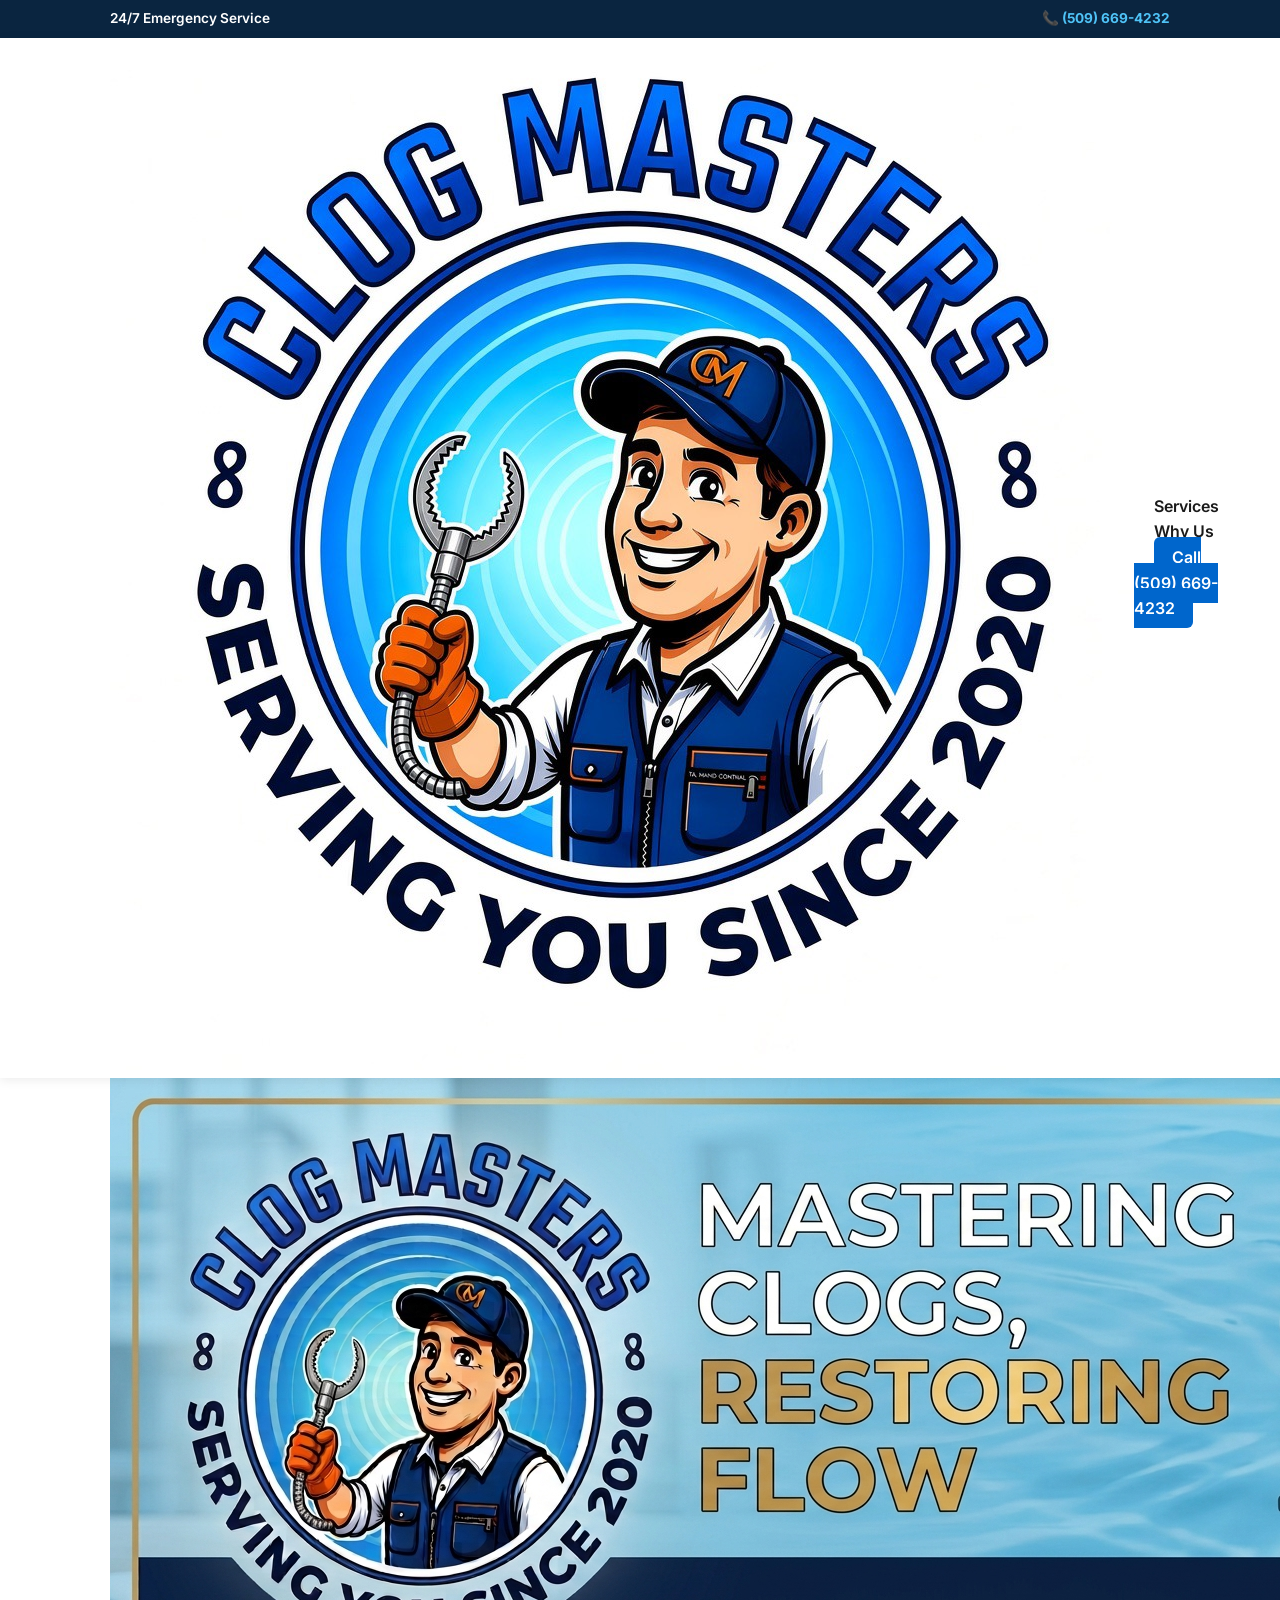
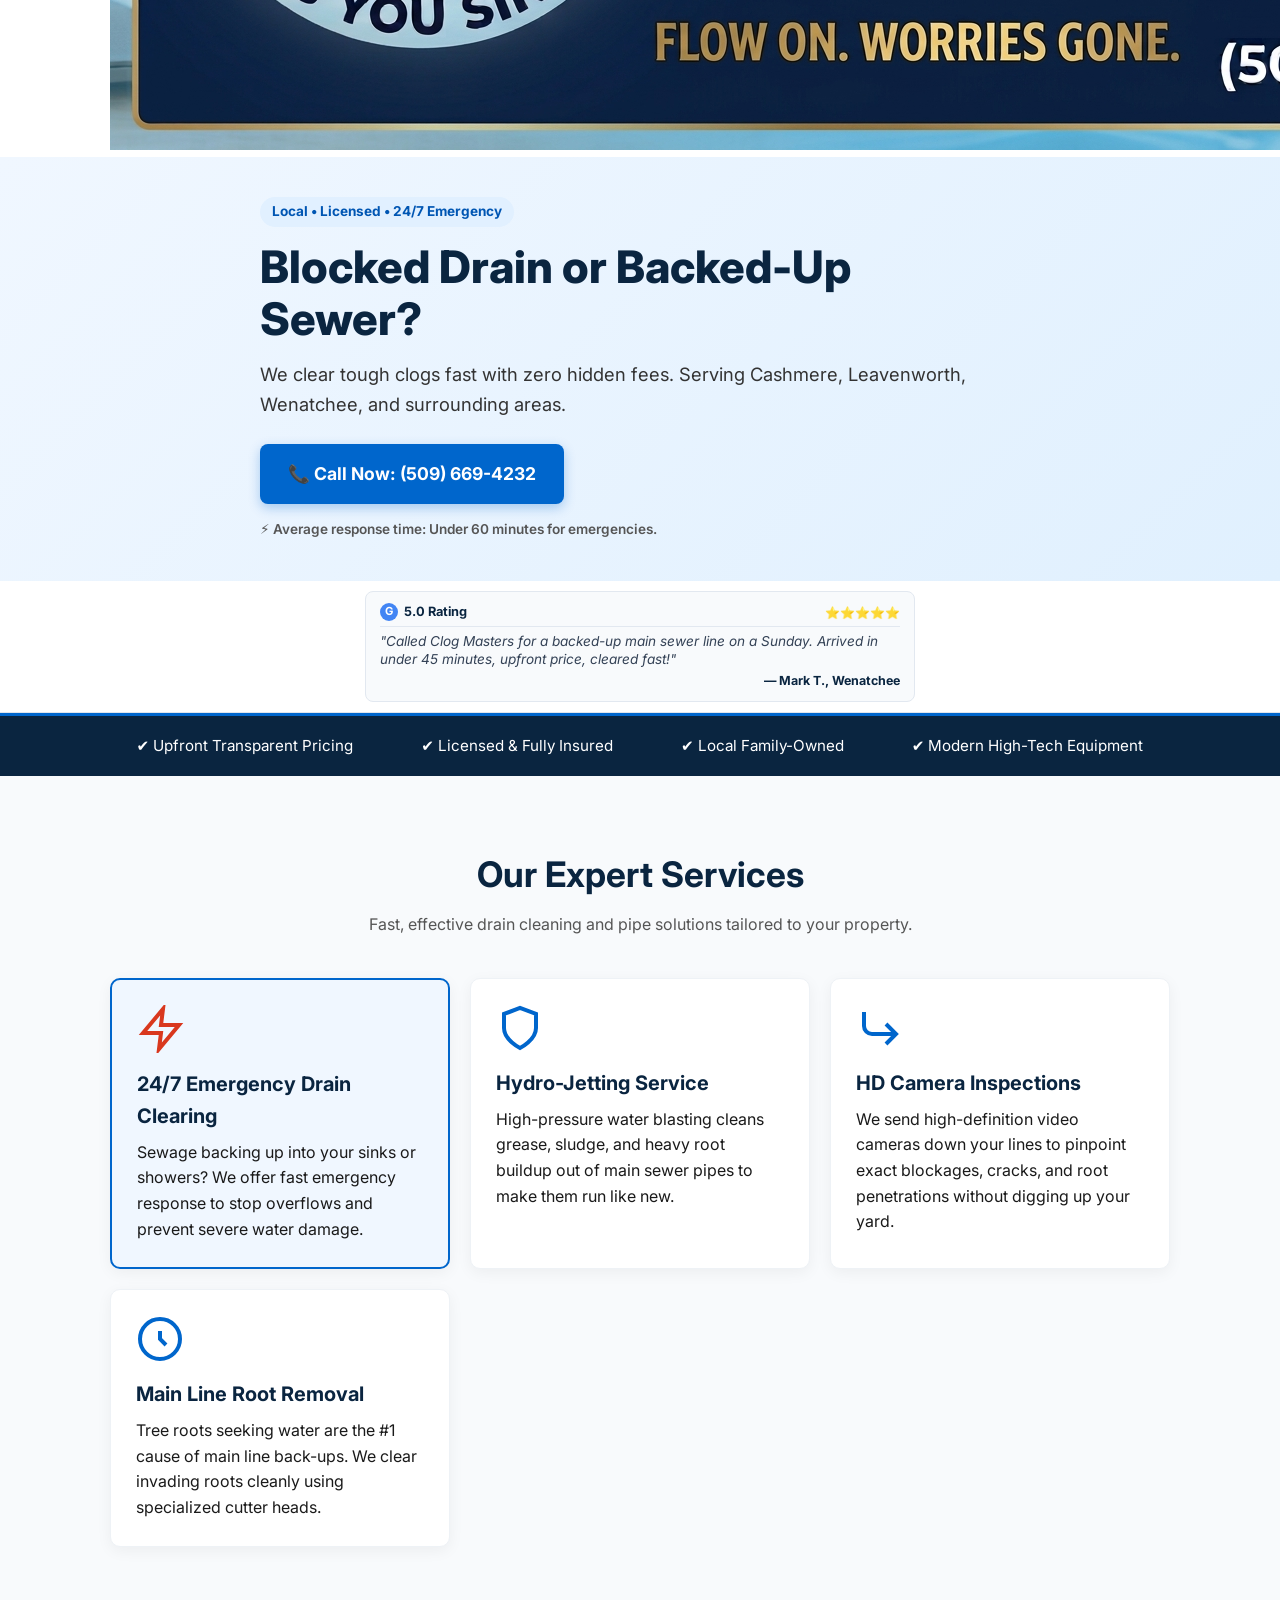
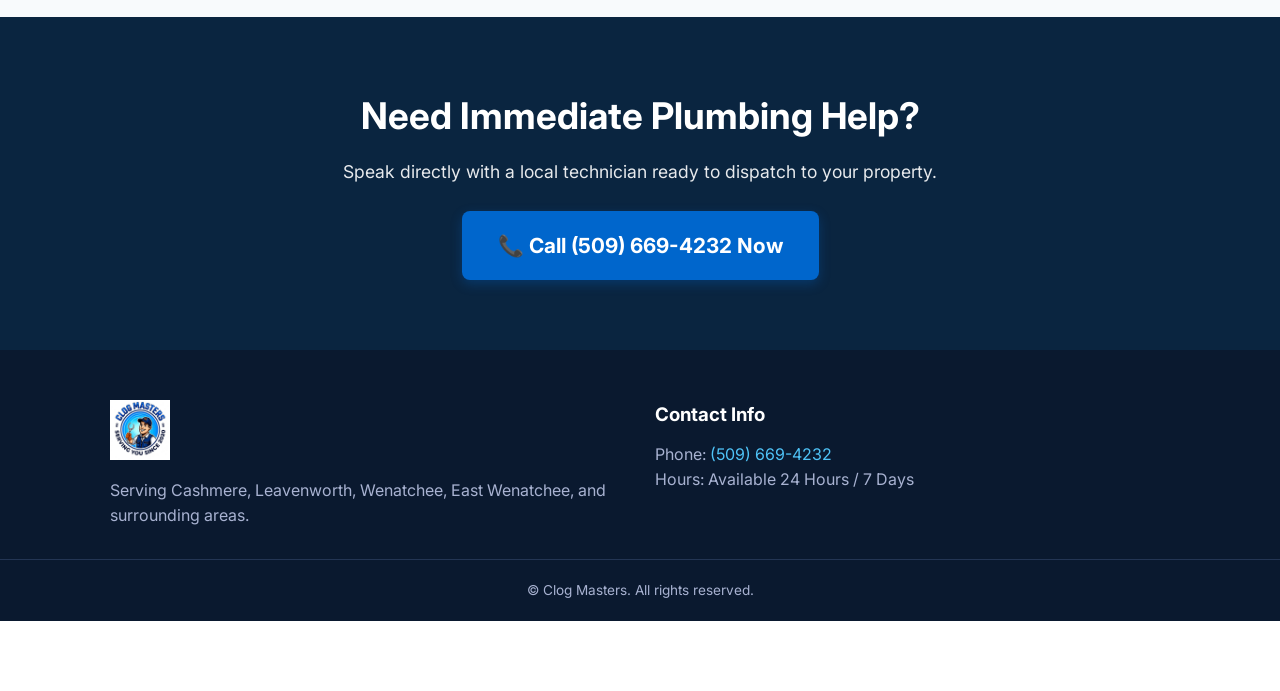
==== commit addb2711: "Update index.html" ====
--- a/index.html
+++ b/index.html
@@ -22,12 +22,10 @@
     </div>
   </div>
 
-  <!-- Header with Banner Graphic in place of Logo -->
+  <!-- Header -->
   <header>
     <div class="container header-inner">
-      <a href="#" class="header-banner-link">
-        <img src="images/banner.jpg" alt="Clog Masters Banner" class="header-banner-img">
-      </a>
+      <img src="images/logo.JPG" alt="Clog Masters Logo" class="logo">
       <nav>
         <a href="#services">Services</a>
         <a href="#why-us">Why Us</a>
@@ -35,6 +33,13 @@
       </nav>
     </div>
   </header>
+
+  <!-- Responsive Banner Section -->
+  <section class="banner-section">
+    <div class="container">
+      <img src="images/banner.jpg" alt="Clog Masters Banner" class="site-banner">
+    </div>
+  </section>
 
   <!-- Hero Section -->
   <section class="hero">
@@ -156,7 +161,7 @@
   <footer>
     <div class="container footer-content">
       <div>
-        <img src="images/banner.jpg" alt="Clog Masters Banner" class="footer-logo">
+        <img src="images/logo.JPG" alt="Clog Masters Logo" class="footer-logo">
         <p>Serving Cashmere, Leavenworth, Wenatchee, East Wenatchee, and surrounding areas.</p>
       </div>
       <div>
--- a/style.css
+++ b/style.css
@@ -62,14 +62,22 @@
   display: flex;
   justify-content: space-between;
   align-items: center;
-  padding: 12px 20px;
-}
-
-.logo {
-  height: 85px;
+  padding: 8px 20px;
+}
+
+/* Header Banner Image (Replaces Logo) */
+.header-banner-link {
+  display: flex;
+  align-items: center;
+  text-decoration: none;
+}
+
+.header-banner-img {
+  height: 80px;
+  max-height: 80px;
   width: auto;
+  max-width: 300px;
   object-fit: contain;
-  transition: height 0.2s ease;
 }
 
 nav a {
@@ -94,14 +102,12 @@
 /* Hero */
 .hero {
   background: linear-gradient(135deg, #f0f7ff 0%, #e0f0fe 100%);
-  padding: 50px 0;
+  padding: 40px 0;
 }
 
 .hero-content {
-  display: grid;
-  grid-template-columns: 1.2fr 0.8fr;
-  gap: 30px;
-  align-items: center;
+  display: block;
+  max-width: 800px;
 }
 
 .badge {
@@ -163,14 +169,6 @@
   font-size: 0.85rem;
   color: #555;
   font-weight: 600;
-}
-
-.hero-image img {
-  width: 100%;
-  max-height: 380px;
-  object-fit: cover;
-  border-radius: 12px;
-  box-shadow: 0 10px 30px rgba(0,0,0,0.15);
 }
 
 /* ULTRA COMPACT SINGLE REVIEW SECTION */
@@ -411,8 +409,10 @@
     padding-bottom: 80px;
   }
 
-  .logo {
-    height: 70px;
+  .header-banner-img {
+    height: 55px;
+    max-height: 55px;
+    max-width: 220px;
   }
 
   .top-bar {
@@ -421,10 +421,6 @@
 
   .mobile-call-bar {
     display: block !important;
-  }
-
-  .hero-content {
-    grid-template-columns: 1fr;
   }
 
   .hero h1 {
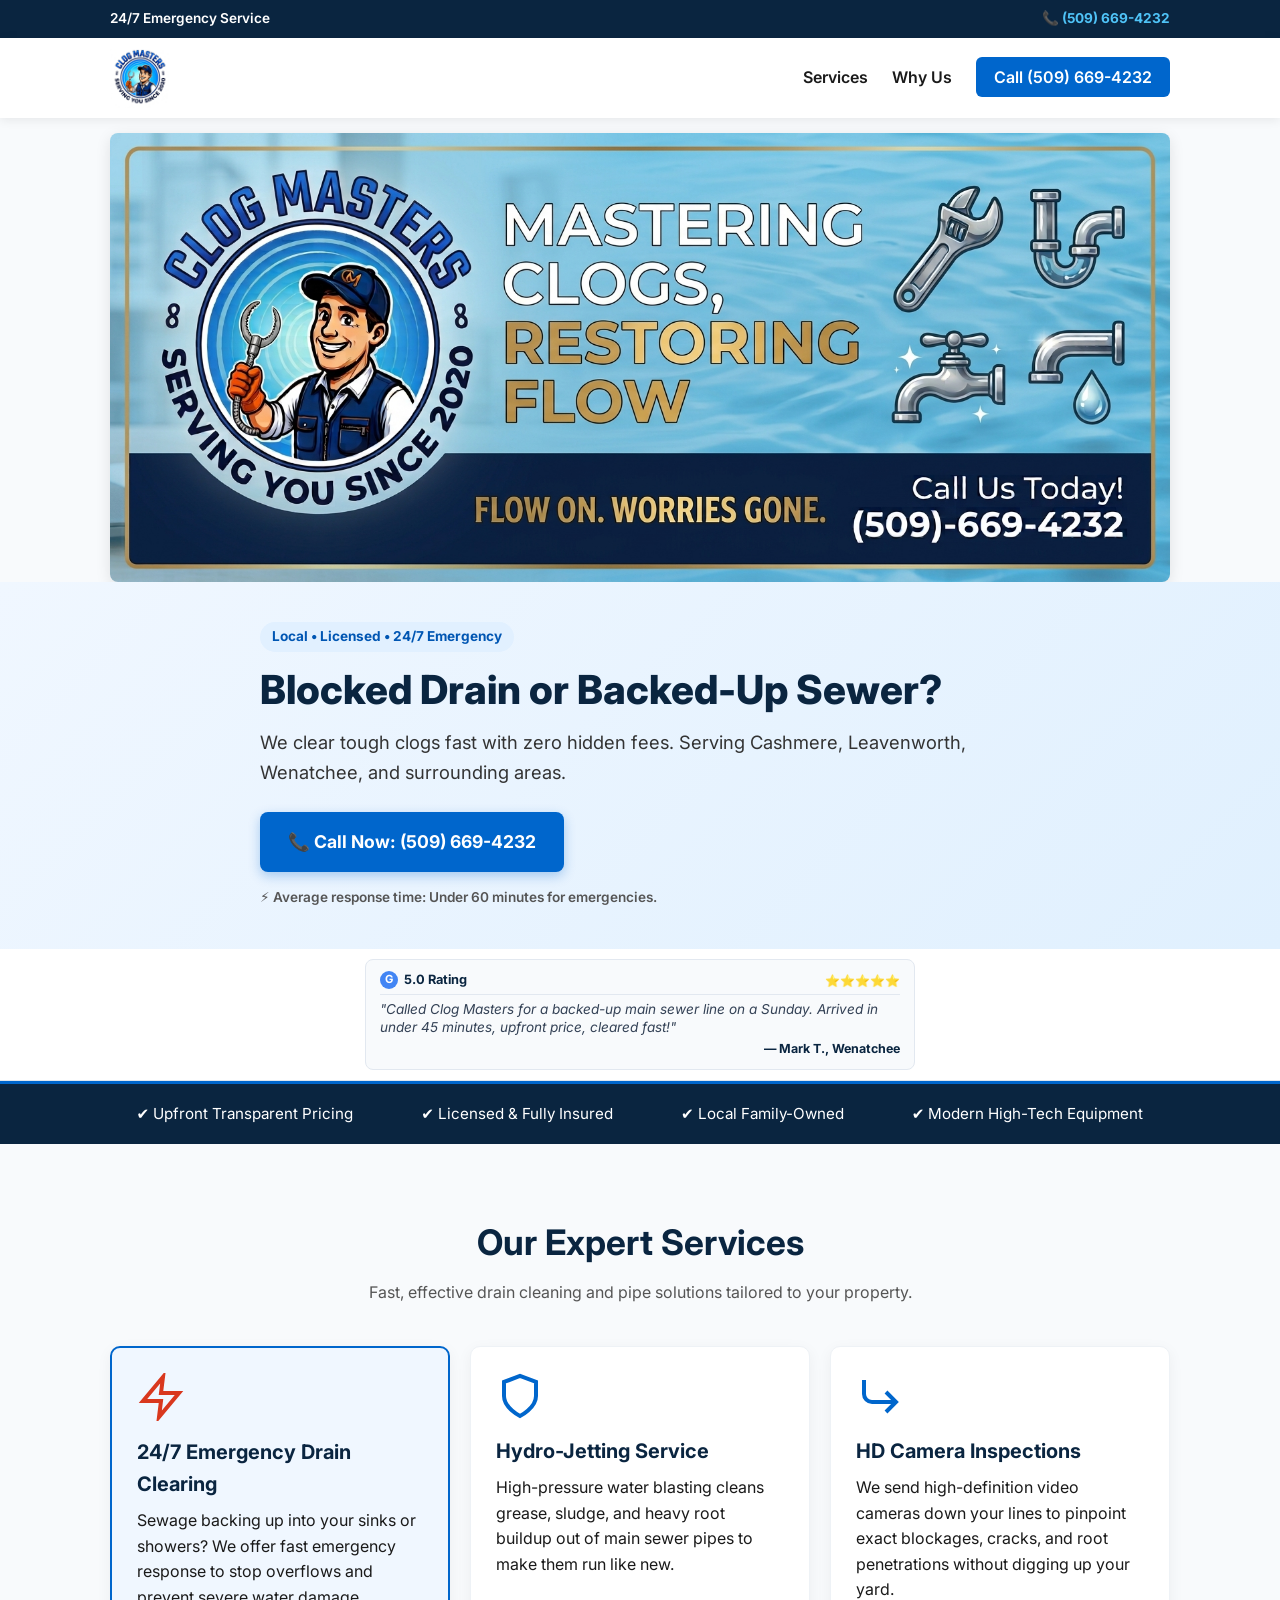
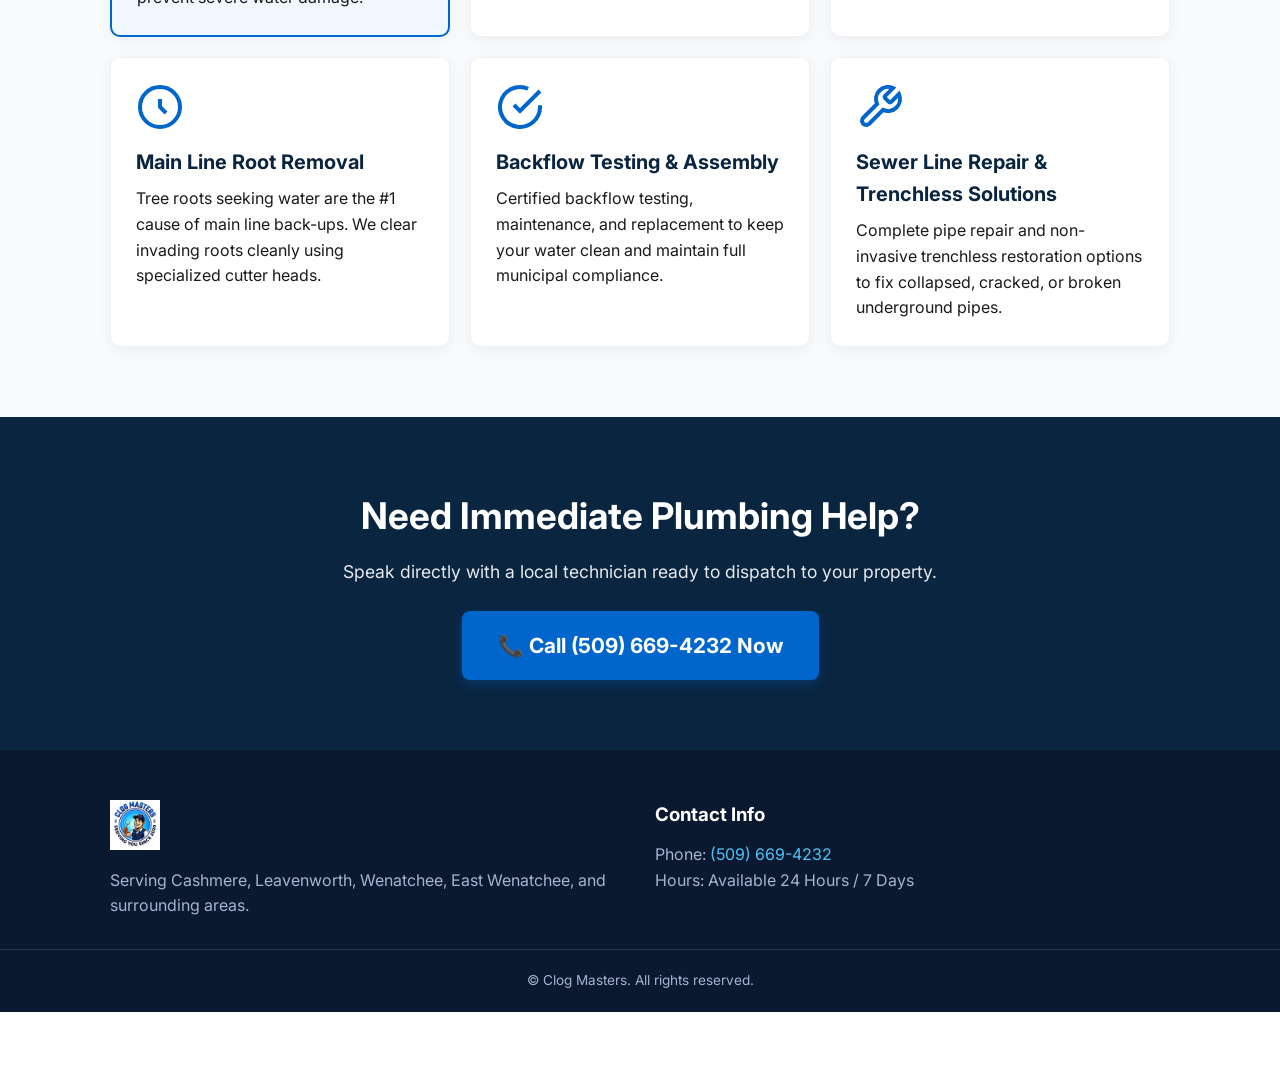
==== commit 06633658: "Update index.html" ====
--- a/index.html
+++ b/index.html
@@ -144,6 +144,22 @@
           <h3>Main Line Root Removal</h3>
           <p>Tree roots seeking water are the #1 cause of main line back-ups. We clear invading roots cleanly using specialized cutter heads.</p>
         </div>
+
+        <div class="service-card">
+          <div class="svg-icon">
+            <svg viewBox="0 0 24 24" fill="none" stroke="currentColor" stroke-width="2"><path d="M22 11.08V12a10 10 0 1 1-5.93-9.14"/><polyline points="22 4 12 14.01 9 11.01"/></svg>
+          </div>
+          <h3>Backflow Testing & Assembly</h3>
+          <p>Certified backflow testing, maintenance, and replacement to keep your water clean and maintain full municipal compliance.</p>
+        </div>
+
+        <div class="service-card">
+          <div class="svg-icon">
+            <svg viewBox="0 0 24 24" fill="none" stroke="currentColor" stroke-width="2"><path d="M14.7 6.3a1 1 0 0 0 0 1.4l1.6 1.6a1 1 0 0 0 1.4 0l3.77-3.77a6 6 0 0 1-7.94 7.94l-6.91 6.91a2.12 2.12 0 0 1-3-3l6.91-6.91a6 6 0 0 1 7.94-7.94l-3.76 3.76z"/></svg>
+          </div>
+          <h3>Sewer Line Repair & Trenchless Solutions</h3>
+          <p>Complete pipe repair and non-invasive trenchless restoration options to fix collapsed, cracked, or broken underground pipes.</p>
+        </div>
       </div>
     </div>
   </section>
--- a/style.css
+++ b/style.css
@@ -2,6 +2,11 @@
   margin: 0;
   padding: 0;
   box-sizing: border-box;
+}
+
+html, body {
+  width: 100%;
+  overflow-x: hidden; /* Prevents unwanted horizontal scrolling */
 }
 
 body {
@@ -14,6 +19,7 @@
 
 .container {
   max-width: 1100px;
+  width: 100%;
   margin: 0 auto;
   padding: 0 20px;
 }
@@ -62,21 +68,15 @@
   display: flex;
   justify-content: space-between;
   align-items: center;
-  padding: 8px 20px;
-}
-
-/* Header Banner Image (Replaces Logo) */
-.header-banner-link {
-  display: flex;
-  align-items: center;
-  text-decoration: none;
-}
-
-.header-banner-img {
-  height: 80px;
-  max-height: 80px;
+  padding: 10px 20px;
+}
+
+/* Header Logo Styling */
+.logo {
+  height: 60px;
+  max-height: 60px;
   width: auto;
-  max-width: 300px;
+  max-width: 220px;
   object-fit: contain;
 }
 
@@ -97,6 +97,22 @@
 
 .btn-nav:hover {
   background: #004d99;
+}
+
+/* Banner Section Below Header */
+.banner-section {
+  background: #f8fafc;
+  padding: 15px 0 0 0;
+  text-align: center;
+}
+
+.site-banner {
+  width: 100%;
+  max-width: 100%;
+  height: auto;
+  border-radius: 8px;
+  box-shadow: 0 4px 15px rgba(0, 0, 0, 0.1);
+  display: block;
 }
 
 /* Hero */
@@ -122,7 +138,7 @@
 }
 
 .hero h1 {
-  font-size: 2.8rem;
+  font-size: 2.5rem;
   font-weight: 800;
   line-height: 1.15;
   color: #0a2540;
@@ -357,7 +373,7 @@
 }
 
 .footer-logo {
-  height: 60px;
+  height: 50px;
   object-fit: contain;
   margin-bottom: 10px;
 }
@@ -409,10 +425,8 @@
     padding-bottom: 80px;
   }
 
-  .header-banner-img {
-    height: 55px;
-    max-height: 55px;
-    max-width: 220px;
+  .logo {
+    height: 45px;
   }
 
   .top-bar {
@@ -424,7 +438,7 @@
   }
 
   .hero h1 {
-    font-size: 2.1rem;
+    font-size: 1.8rem;
   }
 
   .hero-ctas {
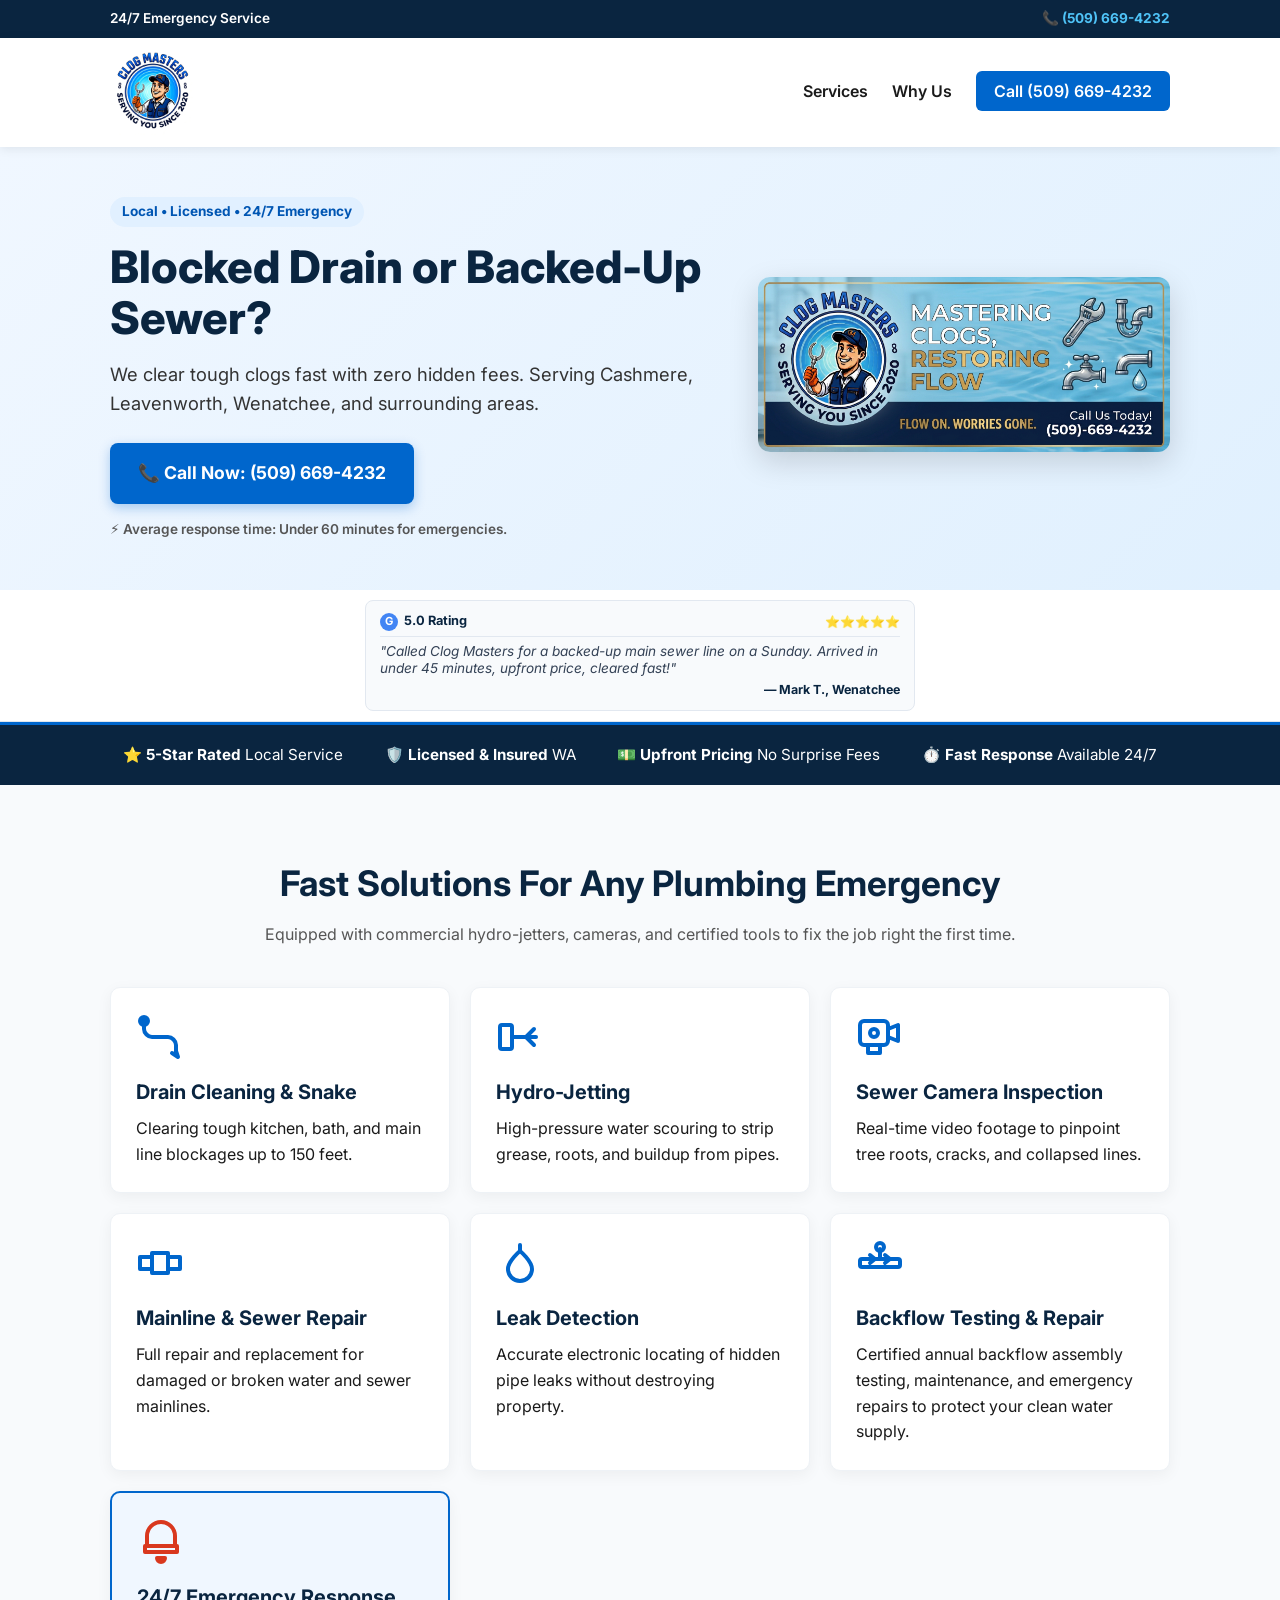
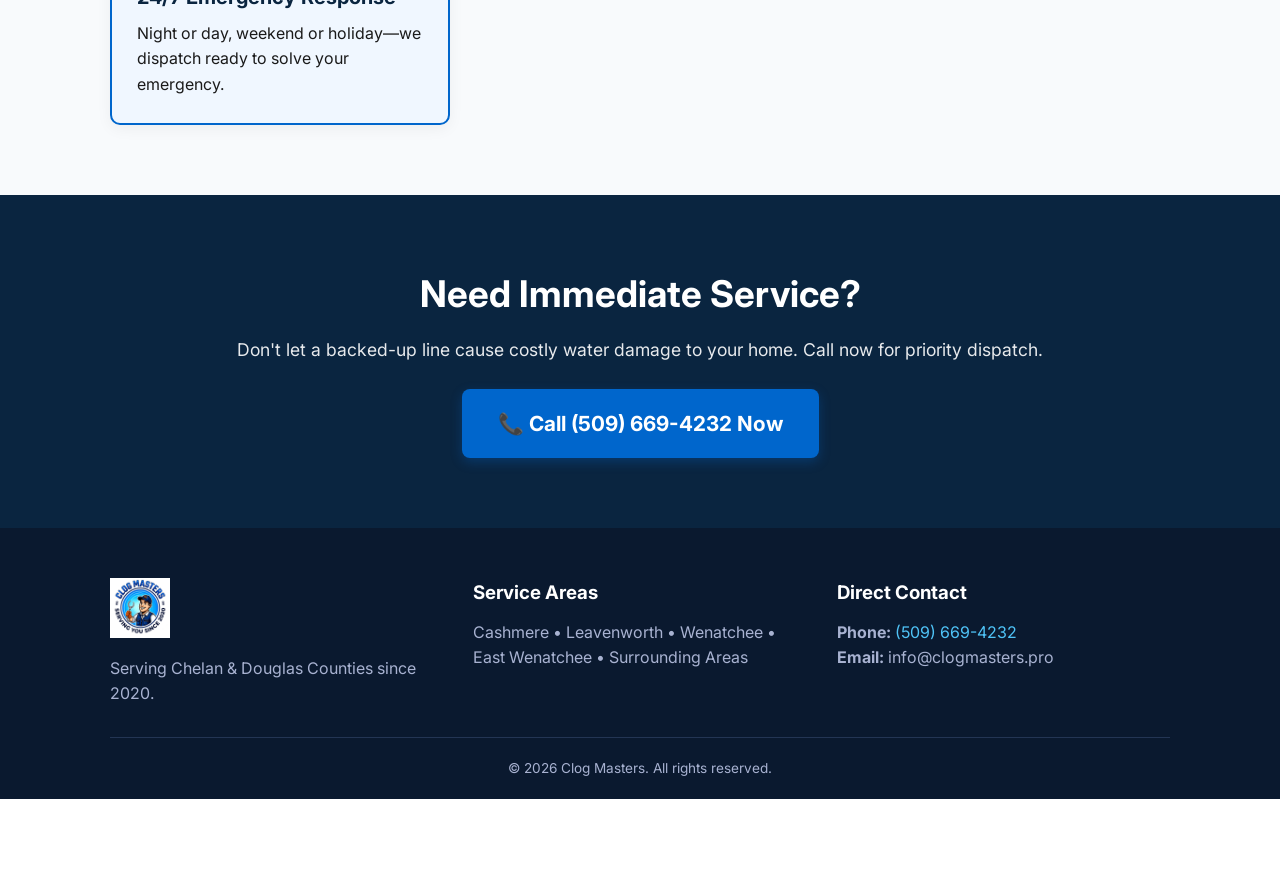
==== commit 85c07327: "Update index.html" ====
--- a/index.html
+++ b/index.html
@@ -34,13 +34,6 @@
     </div>
   </header>
 
-  <!-- Responsive Banner Section -->
-  <section class="banner-section">
-    <div class="container">
-      <img src="images/banner.jpg" alt="Clog Masters Banner" class="site-banner">
-    </div>
-  </section>
-
   <!-- Hero Section -->
   <section class="hero">
     <div class="container hero-content">
@@ -56,6 +49,10 @@
         </div>
         <p class="micro-trust">⚡ Average response time: Under 60 minutes for emergencies.</p>
       </div>
+      
+      <div class="hero-image">
+        <img src="images/banner.jpg" alt="Clog Masters Plumbing Vehicle and Equipment">
+      </div>
     </div>
   </section>
 
@@ -64,6 +61,7 @@
     <div class="container">
       <div class="review-box">
         
+        <!-- Top Compact Line -->
         <div class="review-top-line">
           <div class="g-badge">
             <span class="g-icon">G</span>
@@ -72,6 +70,7 @@
           <div class="stars">⭐⭐⭐⭐⭐</div>
         </div>
 
+        <!-- ONLY 1 SLIDE SHOWS AT A TIME -->
         <div class="review-slide active" style="display: block;">
           <p class="review-text">"Called Clog Masters for a backed-up main sewer line on a Sunday. Arrived in under 45 minutes, upfront price, cleared fast!"</p>
           <span class="review-author">— Mark T., Wenatchee</span>
@@ -92,114 +91,200 @@
           <span class="review-author">— Elena R., East Wenatchee</span>
         </div>
 
+        <div class="review-slide" style="display: none;">
+          <p class="review-text">"Outstanding service for our backflow testing. Showed up right on schedule and handled all paperwork seamlessly."</p>
+          <span class="review-author">— Brian M., Wenatchee</span>
+        </div>
+
+        <div class="review-slide" style="display: none;">
+          <p class="review-text">"Honest, hard-working team. No hidden charges—what they quoted over the phone was the exact amount I paid."</p>
+          <span class="review-author">— Rachel S., Leavenworth</span>
+        </div>
+
+        <div class="review-slide" style="display: none;">
+          <p class="review-text">"Our mainline backed up right before a family gathering. Arrived in 30 minutes and saved the day!"</p>
+          <span class="review-author">— Jason B., Cashmere</span>
+        </div>
+
+        <div class="review-slide" style="display: none;">
+          <p class="review-text">"Thorough camera inspection. Showed us the video footage of our sewer line so we knew exactly what was wrong."</p>
+          <span class="review-author">— Amanda L., Wenatchee</span>
+        </div>
+
+        <div class="review-slide" style="display: none;">
+          <p class="review-text">"Top notch equipment and customer service. Cleared a heavy grease clog that had been bothering us for weeks."</p>
+          <span class="review-author">— Chris H., East Wenatchee</span>
+        </div>
+
+        <div class="review-slide" style="display: none;">
+          <p class="review-text">"Prompt, polite, and left the work area spotless after clearing our bathroom drain. 10/10 service!"</p>
+          <span class="review-author">— Megan W., Leavenworth</span>
+        </div>
+
       </div>
     </div>
   </section>
 
   <!-- Trust Bar -->
-  <div class="trust-bar" id="why-us">
+  <section class="trust-bar">
     <div class="container trust-grid">
-      <div>✔ Upfront Transparent Pricing</div>
-      <div>✔ Licensed & Fully Insured</div>
-      <div>✔ Local Family-Owned</div>
-      <div>✔ Modern High-Tech Equipment</div>
-    </div>
-  </div>
-
-  <!-- Services Section -->
-  <section class="services" id="services">
+      <div class="trust-item">⭐ <strong>5-Star Rated</strong> Local Service</div>
+      <div class="trust-item">🛡️ <strong>Licensed & Insured</strong> WA</div>
+      <div class="trust-item">💵 <strong>Upfront Pricing</strong> No Surprise Fees</div>
+      <div class="trust-item">⏱️ <strong>Fast Response</strong> Available 24/7</div>
+    </div>
+  </section>
+
+  <!-- Services Grid -->
+  <section id="services" class="services">
     <div class="container">
-      <h2>Our Expert Services</h2>
-      <p class="section-sub">Fast, effective drain cleaning and pipe solutions tailored to your property.</p>
+      <h2>Fast Solutions For Any Plumbing Emergency</h2>
+      <p class="section-sub">Equipped with commercial hydro-jetters, cameras, and certified tools to fix the job right the first time.</p>
       
       <div class="services-grid">
+        
+        <!-- Drain Cleaning & Snake -->
+        <div class="service-card">
+          <div class="svg-icon">
+            <svg viewBox="0 0 24 24" fill="none" stroke="currentColor" stroke-width="2" stroke-linecap="round" stroke-linejoin="round">
+              <path d="M4 4v4c0 2 2 4 4 4h8c2 0 4 2 4 4v4"/>
+              <circle cx="4" cy="4" r="2" fill="currentColor"/>
+              <path d="M18 20l3 2-1-3"/>
+            </svg>
+          </div>
+          <h3>Drain Cleaning & Snake</h3>
+          <p>Clearing tough kitchen, bath, and main line blockages up to 150 feet.</p>
+        </div>
+
+        <!-- Hydro-Jetting -->
+        <div class="service-card">
+          <div class="svg-icon">
+            <svg viewBox="0 0 24 24" fill="none" stroke="currentColor" stroke-width="2" stroke-linecap="round" stroke-linejoin="round">
+              <rect x="2" y="6" width="6" height="12" rx="1"/>
+              <path d="M8 12h7"/>
+              <path d="M15 12l4-4"/>
+              <path d="M15 12l5 0"/>
+              <path d="M15 12l4 4"/>
+            </svg>
+          </div>
+          <h3>Hydro-Jetting</h3>
+          <p>High-pressure water scouring to strip grease, roots, and buildup from pipes.</p>
+        </div>
+
+        <!-- Sewer Camera Inspection -->
+        <div class="service-card">
+          <div class="svg-icon">
+            <svg viewBox="0 0 24 24" fill="none" stroke="currentColor" stroke-width="2" stroke-linecap="round" stroke-linejoin="round">
+              <rect x="2" y="4" width="14" height="12" rx="2"/>
+              <path d="M6 16v4h6v-4"/>
+              <circle cx="9" cy="10" r="2"/>
+              <path d="M16 8l5-2v8l-5-2"/>
+            </svg>
+          </div>
+          <h3>Sewer Camera Inspection</h3>
+          <p>Real-time video footage to pinpoint tree roots, cracks, and collapsed lines.</p>
+        </div>
+
+        <!-- Mainline & Sewer Repair -->
+        <div class="service-card">
+          <div class="svg-icon">
+            <svg viewBox="0 0 24 24" fill="none" stroke="currentColor" stroke-width="2" stroke-linecap="round" stroke-linejoin="round">
+              <path d="M2 9h6v6H2z"/>
+              <path d="M8 7h8v10H8z"/>
+              <path d="M16 9h6v6h-6z"/>
+            </svg>
+          </div>
+          <h3>Mainline & Sewer Repair</h3>
+          <p>Full repair and replacement for damaged or broken water and sewer mainlines.</p>
+        </div>
+
+        <!-- Leak Detection -->
+        <div class="service-card">
+          <div class="svg-icon">
+            <svg viewBox="0 0 24 24" fill="none" stroke="currentColor" stroke-width="2" stroke-linecap="round" stroke-linejoin="round">
+              <path d="M12 21a6 6 0 0 0 6-6c0-4-6-9-6-9s-6 5-6 9a6 6 0 0 0 6 6z"/>
+              <path d="M12 3v3"/>
+            </svg>
+          </div>
+          <h3>Leak Detection</h3>
+          <p>Accurate electronic locating of hidden pipe leaks without destroying property.</p>
+        </div>
+
+        <!-- Backflow Testing & Repair -->
+        <div class="service-card">
+          <div class="svg-icon">
+            <svg viewBox="0 0 24 24" fill="none" stroke="currentColor" stroke-width="2" stroke-linecap="round" stroke-linejoin="round">
+              <rect x="2" y="10" width="20" height="4" rx="1"/>
+              <path d="M12 10V5"/>
+              <circle cx="12" cy="4" r="2"/>
+              <path d="M7 8l2.5 2L7 12"/>
+              <path d="M14.5 8l2.5 2-2.5 2"/>
+            </svg>
+          </div>
+          <h3>Backflow Testing & Repair</h3>
+          <p>Certified annual backflow assembly testing, maintenance, and emergency repairs to protect your clean water supply.</p>
+        </div>
+
+        <!-- 24/7 Emergency -->
         <div class="service-card highlight-card">
           <div class="svg-icon alert-icon">
-            <svg viewBox="0 0 24 24" fill="none" stroke="currentColor" stroke-width="2"><path d="M13 2L3 14h9l-1 8 10-12h-9l1-8z"/></svg>
-          </div>
-          <h3>24/7 Emergency Drain Clearing</h3>
-          <p>Sewage backing up into your sinks or showers? We offer fast emergency response to stop overflows and prevent severe water damage.</p>
-        </div>
-
-        <div class="service-card">
-          <div class="svg-icon">
-            <svg viewBox="0 0 24 24" fill="none" stroke="currentColor" stroke-width="2"><path d="M12 22s8-4 8-10V5l-8-3-8 3v7c0 6 8 10 8 10z"/></svg>
-          </div>
-          <h3>Hydro-Jetting Service</h3>
-          <p>High-pressure water blasting cleans grease, sludge, and heavy root buildup out of main sewer pipes to make them run like new.</p>
-        </div>
-
-        <div class="service-card">
-          <div class="svg-icon">
-            <svg viewBox="0 0 24 24" fill="none" stroke="currentColor" stroke-width="2"><path d="M15 10l5 5-5 5"/><path d="M4 4v7a4 4 0 004 4h12"/></svg>
-          </div>
-          <h3>HD Camera Inspections</h3>
-          <p>We send high-definition video cameras down your lines to pinpoint exact blockages, cracks, and root penetrations without digging up your yard.</p>
-        </div>
-
-        <div class="service-card">
-          <div class="svg-icon">
-            <svg viewBox="0 0 24 24" fill="none" stroke="currentColor" stroke-width="2"><circle cx="12" cy="12" r="10"/><path d="M12 8v4l3 3"/></svg>
-          </div>
-          <h3>Main Line Root Removal</h3>
-          <p>Tree roots seeking water are the #1 cause of main line back-ups. We clear invading roots cleanly using specialized cutter heads.</p>
-        </div>
-
-        <div class="service-card">
-          <div class="svg-icon">
-            <svg viewBox="0 0 24 24" fill="none" stroke="currentColor" stroke-width="2"><path d="M22 11.08V12a10 10 0 1 1-5.93-9.14"/><polyline points="22 4 12 14.01 9 11.01"/></svg>
-          </div>
-          <h3>Backflow Testing & Assembly</h3>
-          <p>Certified backflow testing, maintenance, and replacement to keep your water clean and maintain full municipal compliance.</p>
-        </div>
-
-        <div class="service-card">
-          <div class="svg-icon">
-            <svg viewBox="0 0 24 24" fill="none" stroke="currentColor" stroke-width="2"><path d="M14.7 6.3a1 1 0 0 0 0 1.4l1.6 1.6a1 1 0 0 0 1.4 0l3.77-3.77a6 6 0 0 1-7.94 7.94l-6.91 6.91a2.12 2.12 0 0 1-3-3l6.91-6.91a6 6 0 0 1 7.94-7.94l-3.76 3.76z"/></svg>
-          </div>
-          <h3>Sewer Line Repair & Trenchless Solutions</h3>
-          <p>Complete pipe repair and non-invasive trenchless restoration options to fix collapsed, cracked, or broken underground pipes.</p>
-        </div>
-      </div>
-    </div>
-  </section>
-
-  <!-- CTA Banner -->
-  <section class="cta-banner">
+            <svg viewBox="0 0 24 24" fill="none" stroke="currentColor" stroke-width="2" stroke-linecap="round" stroke-linejoin="round">
+              <path d="M12 2a7 7 0 0 0-7 7v5h14V9a7 7 0 0 0-7-7z"/>
+              <path d="M4 14h16v3H4z"/>
+              <path d="M12 22a2 2 0 0 0 2-2h-4a2 2 0 0 0 2 2z"/>
+            </svg>
+          </div>
+          <h3>24/7 Emergency Response</h3>
+          <p>Night or day, weekend or holiday—we dispatch ready to solve your emergency.</p>
+        </div>
+
+      </div>
+    </div>
+  </section>
+
+  <!-- Big Call Banner -->
+  <section class="cta-banner" id="why-us">
     <div class="container">
-      <h2>Need Immediate Plumbing Help?</h2>
-      <p>Speak directly with a local technician ready to dispatch to your property.</p>
-      <a href="tel:+15096694232" class="btn-primary large">📞 Call (509) 669-4232 Now</a>
+      <h2>Need Immediate Service?</h2>
+      <p>Don't let a backed-up line cause costly water damage to your home. Call now for priority dispatch.</p>
+      <a href="tel:+15096694232" class="btn-primary large">
+        📞 Call (509) 669-4232 Now
+      </a>
     </div>
   </section>
 
   <!-- Footer -->
-  <footer>
-    <div class="container footer-content">
-      <div>
-        <img src="images/logo.JPG" alt="Clog Masters Logo" class="footer-logo">
-        <p>Serving Cashmere, Leavenworth, Wenatchee, East Wenatchee, and surrounding areas.</p>
-      </div>
-      <div>
-        <h3>Contact Info</h3>
-        <p>Phone: <a href="tel:+15096694232">(509) 669-4232</a></p>
-        <p>Hours: Available 24 Hours / 7 Days</p>
-      </div>
-    </div>
-    <div class="copyright">
-      <div class="container">
-        &copy; Clog Masters. All rights reserved.
+  <footer id="contact">
+    <div class="container">
+      <div class="footer-content">
+        <div>
+          <img src="images/logo.JPG" alt="Clog Masters" class="footer-logo">
+          <p>Serving Chelan & Douglas Counties since 2020.</p>
+        </div>
+        <div>
+          <h3>Service Areas</h3>
+          <p>Cashmere • Leavenworth • Wenatchee • East Wenatchee • Surrounding Areas</p>
+        </div>
+        <div>
+          <h3>Direct Contact</h3>
+          <p><strong>Phone:</strong> <a href="tel:+15096694232">(509) 669-4232</a></p>
+          <p><strong>Email:</strong> info@clogmasters.pro</p>
+        </div>
+      </div>
+      <div class="copyright">
+        © 2026 Clog Masters. All rights reserved.
       </div>
     </div>
   </footer>
 
-  <!-- Fixed Mobile Bottom Call Bar -->
+  <!-- Fixed Mobile Call Bar -->
   <div class="mobile-call-bar">
     <a href="tel:+15096694232" class="btn-mobile-call">
       📞 CALL NOW: (509) 669-4232
     </a>
   </div>
 
+  <!-- Review Switcher JS -->
   <script>
     document.addEventListener('DOMContentLoaded', function() {
       const slides = document.querySelectorAll('.review-slide');
@@ -207,9 +292,13 @@
 
       setInterval(() => {
         slides[index].style.display = 'none';
+        slides[index].classList.remove('active');
+        
         index = (index + 1) % slides.length;
+        
         slides[index].style.display = 'block';
-      }, 6000);
+        slides[index].classList.add('active');
+      }, 6000); // Cycles 1 review every 6 seconds
     });
   </script>
 
--- a/style.css
+++ b/style.css
@@ -2,11 +2,6 @@
   margin: 0;
   padding: 0;
   box-sizing: border-box;
-}
-
-html, body {
-  width: 100%;
-  overflow-x: hidden; /* Prevents unwanted horizontal scrolling */
 }
 
 body {
@@ -19,7 +14,6 @@
 
 .container {
   max-width: 1100px;
-  width: 100%;
   margin: 0 auto;
   padding: 0 20px;
 }
@@ -68,16 +62,14 @@
   display: flex;
   justify-content: space-between;
   align-items: center;
-  padding: 10px 20px;
-}
-
-/* Header Logo Styling */
+  padding: 12px 20px;
+}
+
 .logo {
-  height: 60px;
-  max-height: 60px;
+  height: 85px;
   width: auto;
-  max-width: 220px;
   object-fit: contain;
+  transition: height 0.2s ease;
 }
 
 nav a {
@@ -99,31 +91,17 @@
   background: #004d99;
 }
 
-/* Banner Section Below Header */
-.banner-section {
-  background: #f8fafc;
-  padding: 15px 0 0 0;
-  text-align: center;
-}
-
-.site-banner {
-  width: 100%;
-  max-width: 100%;
-  height: auto;
-  border-radius: 8px;
-  box-shadow: 0 4px 15px rgba(0, 0, 0, 0.1);
-  display: block;
-}
-
 /* Hero */
 .hero {
   background: linear-gradient(135deg, #f0f7ff 0%, #e0f0fe 100%);
-  padding: 40px 0;
+  padding: 50px 0;
 }
 
 .hero-content {
-  display: block;
-  max-width: 800px;
+  display: grid;
+  grid-template-columns: 1.2fr 0.8fr;
+  gap: 30px;
+  align-items: center;
 }
 
 .badge {
@@ -138,7 +116,7 @@
 }
 
 .hero h1 {
-  font-size: 2.5rem;
+  font-size: 2.8rem;
   font-weight: 800;
   line-height: 1.15;
   color: #0a2540;
@@ -185,6 +163,14 @@
   font-size: 0.85rem;
   color: #555;
   font-weight: 600;
+}
+
+.hero-image img {
+  width: 100%;
+  max-height: 380px;
+  object-fit: cover;
+  border-radius: 12px;
+  box-shadow: 0 10px 30px rgba(0,0,0,0.15);
 }
 
 /* ULTRA COMPACT SINGLE REVIEW SECTION */
@@ -373,7 +359,7 @@
 }
 
 .footer-logo {
-  height: 50px;
+  height: 60px;
   object-fit: contain;
   margin-bottom: 10px;
 }
@@ -426,7 +412,7 @@
   }
 
   .logo {
-    height: 45px;
+    height: 70px;
   }
 
   .top-bar {
@@ -437,8 +423,12 @@
     display: block !important;
   }
 
+  .hero-content {
+    grid-template-columns: 1fr;
+  }
+
   .hero h1 {
-    font-size: 1.8rem;
+    font-size: 2.1rem;
   }
 
   .hero-ctas {
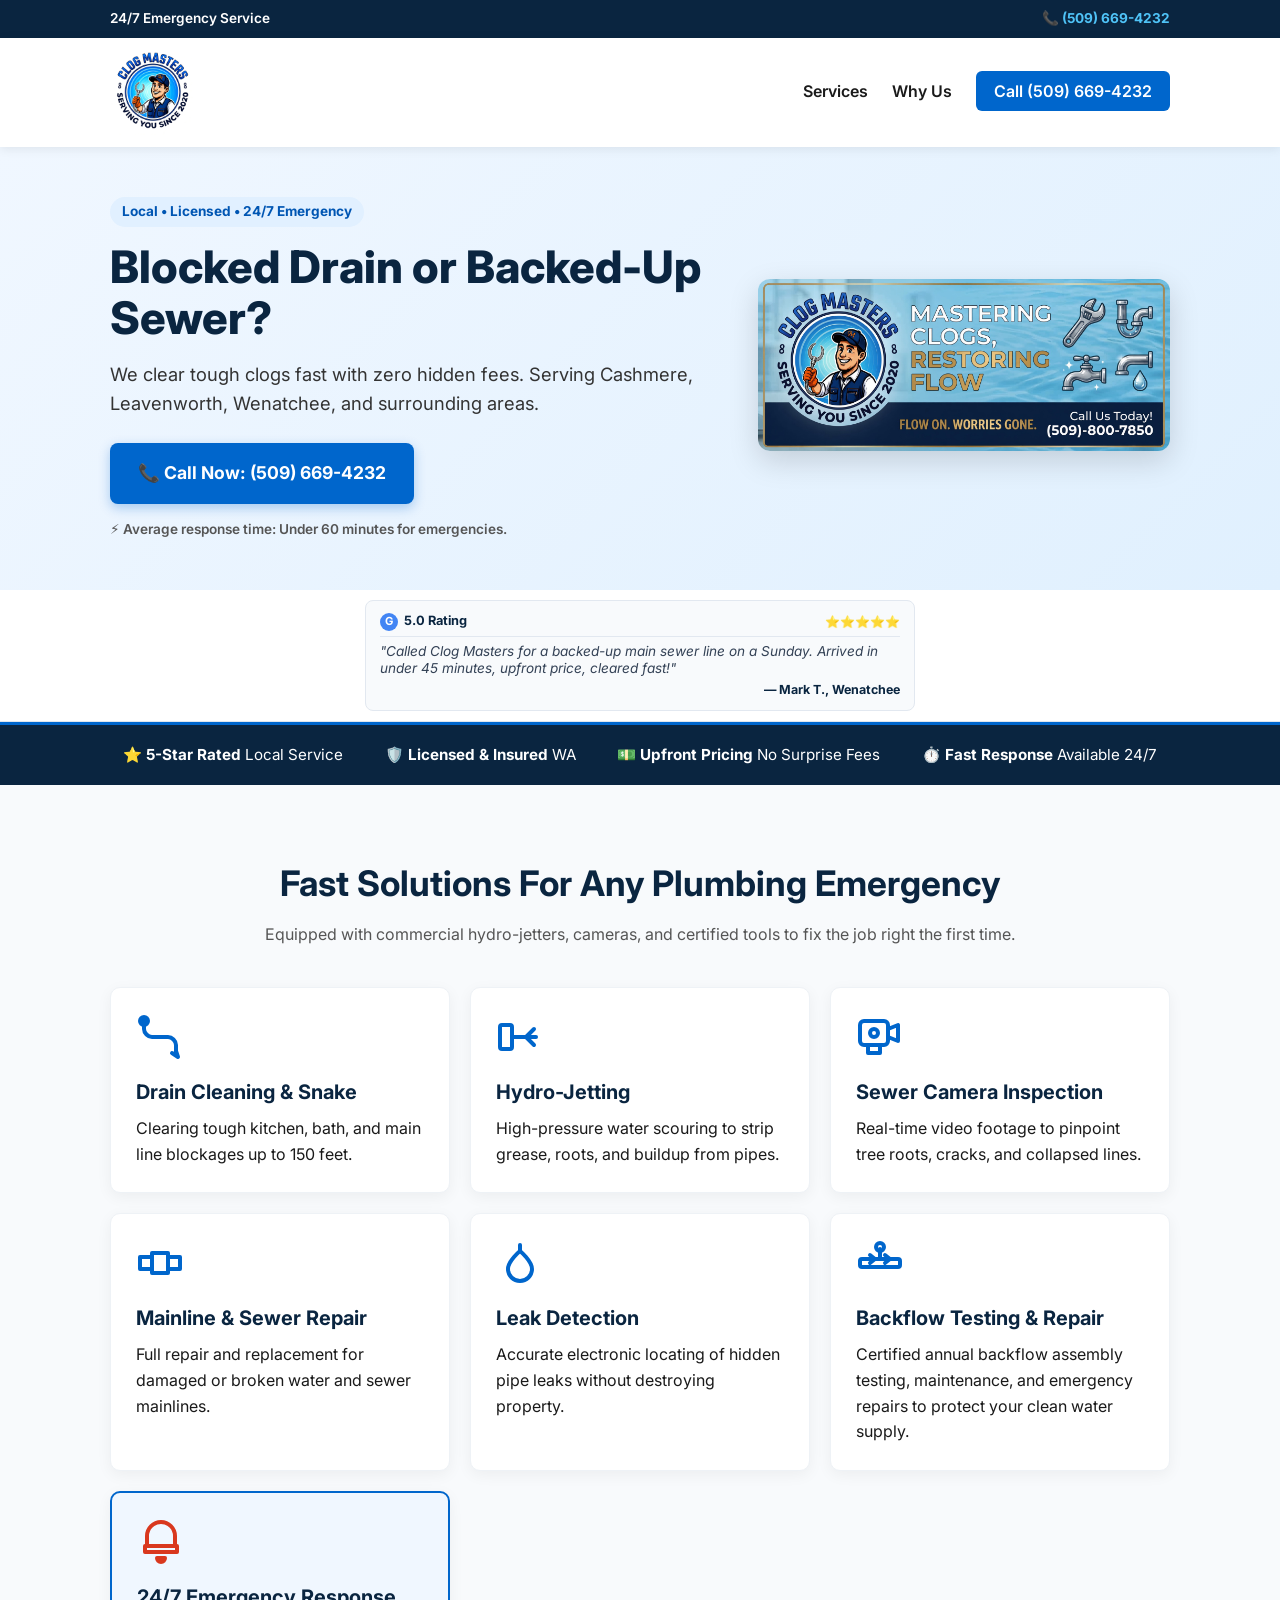
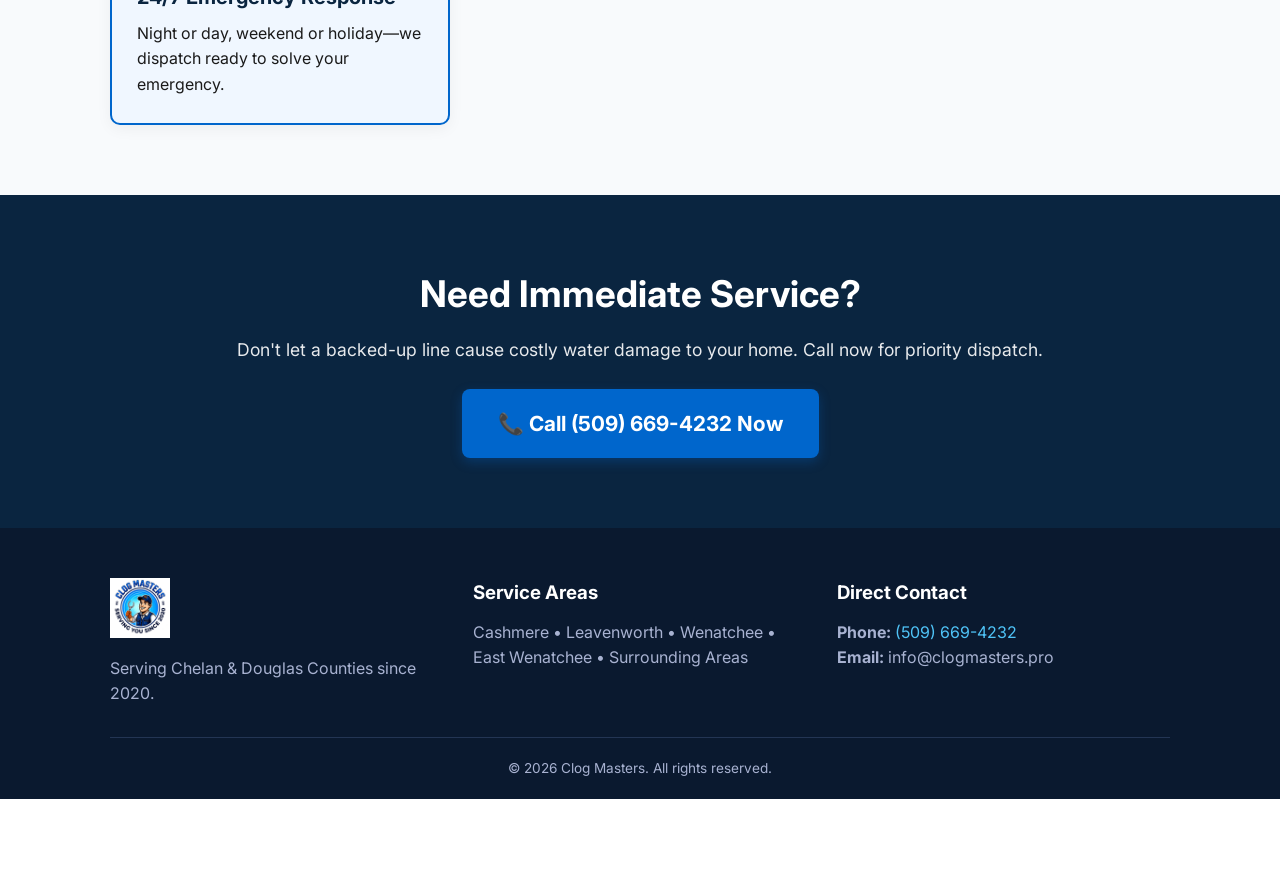
==== commit 158e4a27: "Update index.html" ====
--- a/index.html
+++ b/index.html
@@ -51,7 +51,7 @@
       </div>
       
       <div class="hero-image">
-        <img src="images/banner.jpg" alt="Clog Masters Plumbing Vehicle and Equipment">
+        <img src="images/banner.JPG" alt="Clog Masters Plumbing Vehicle and Equipment">
       </div>
     </div>
   </section>
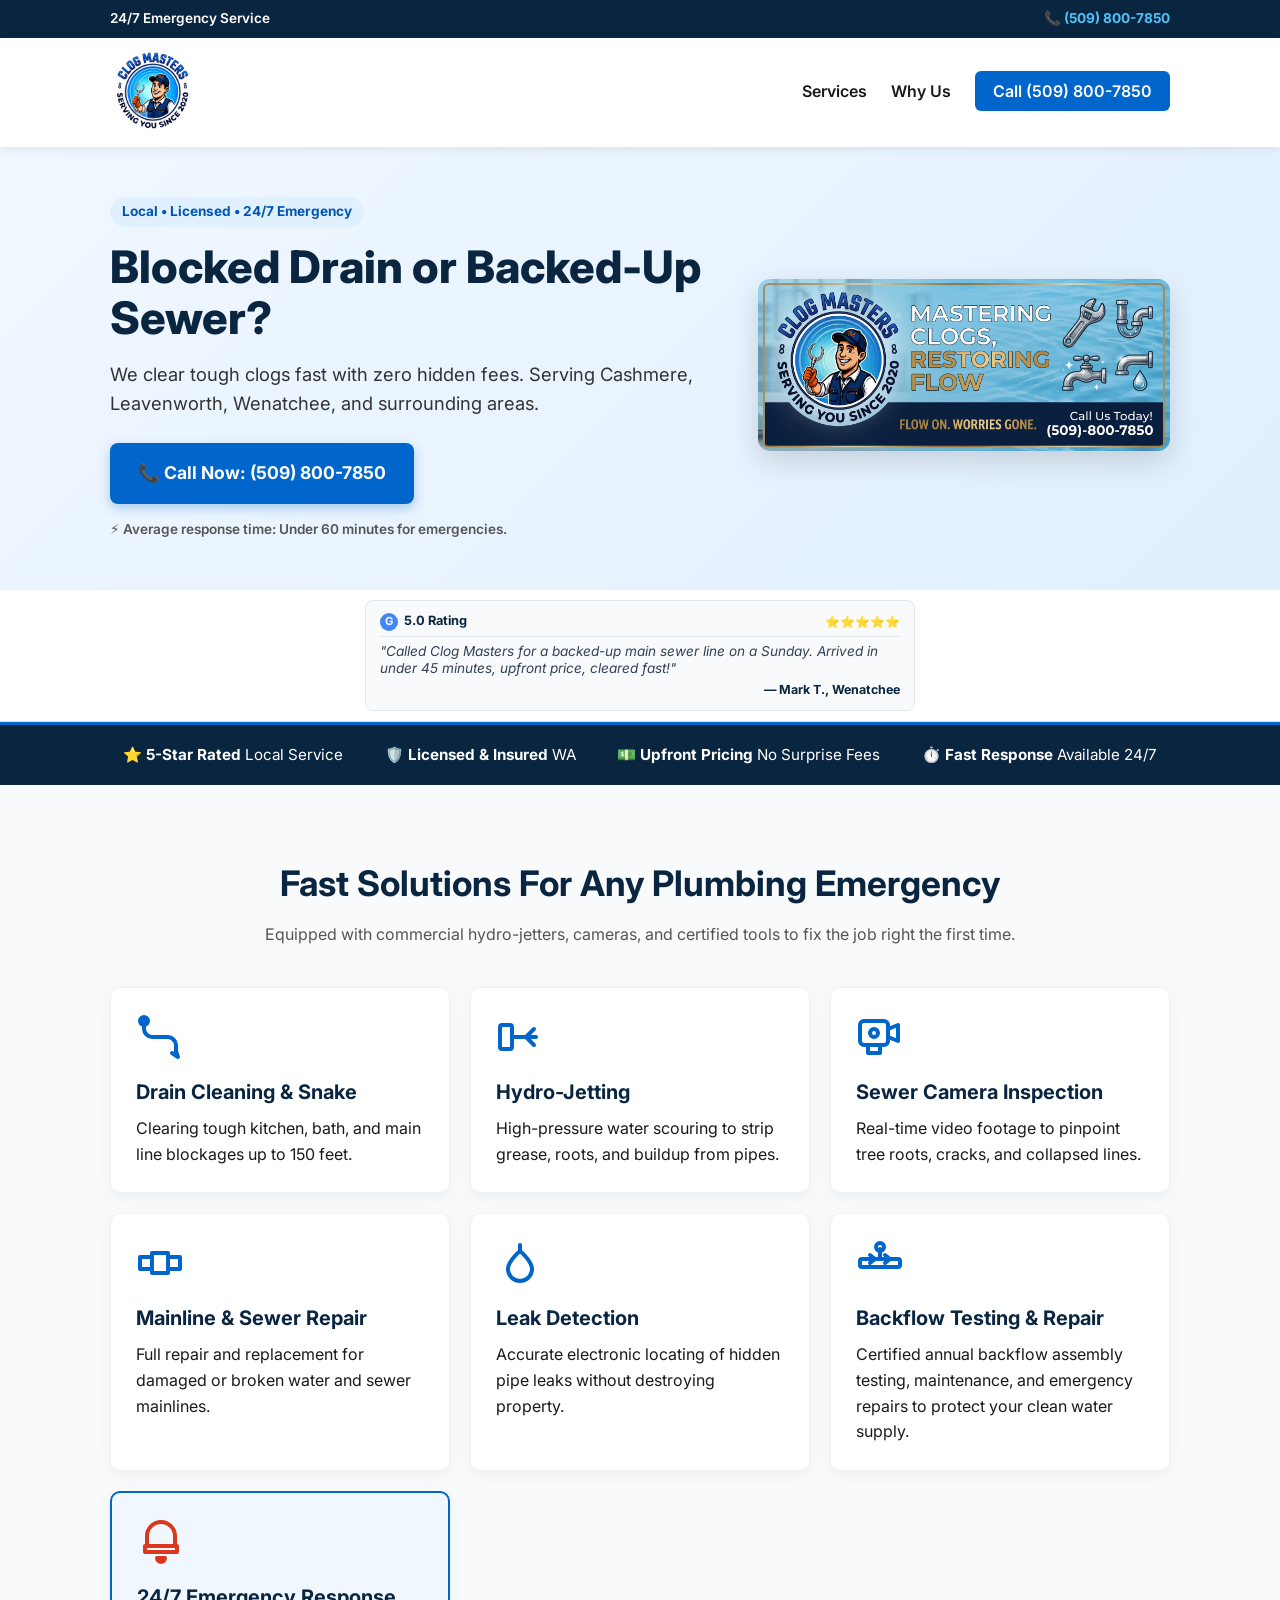
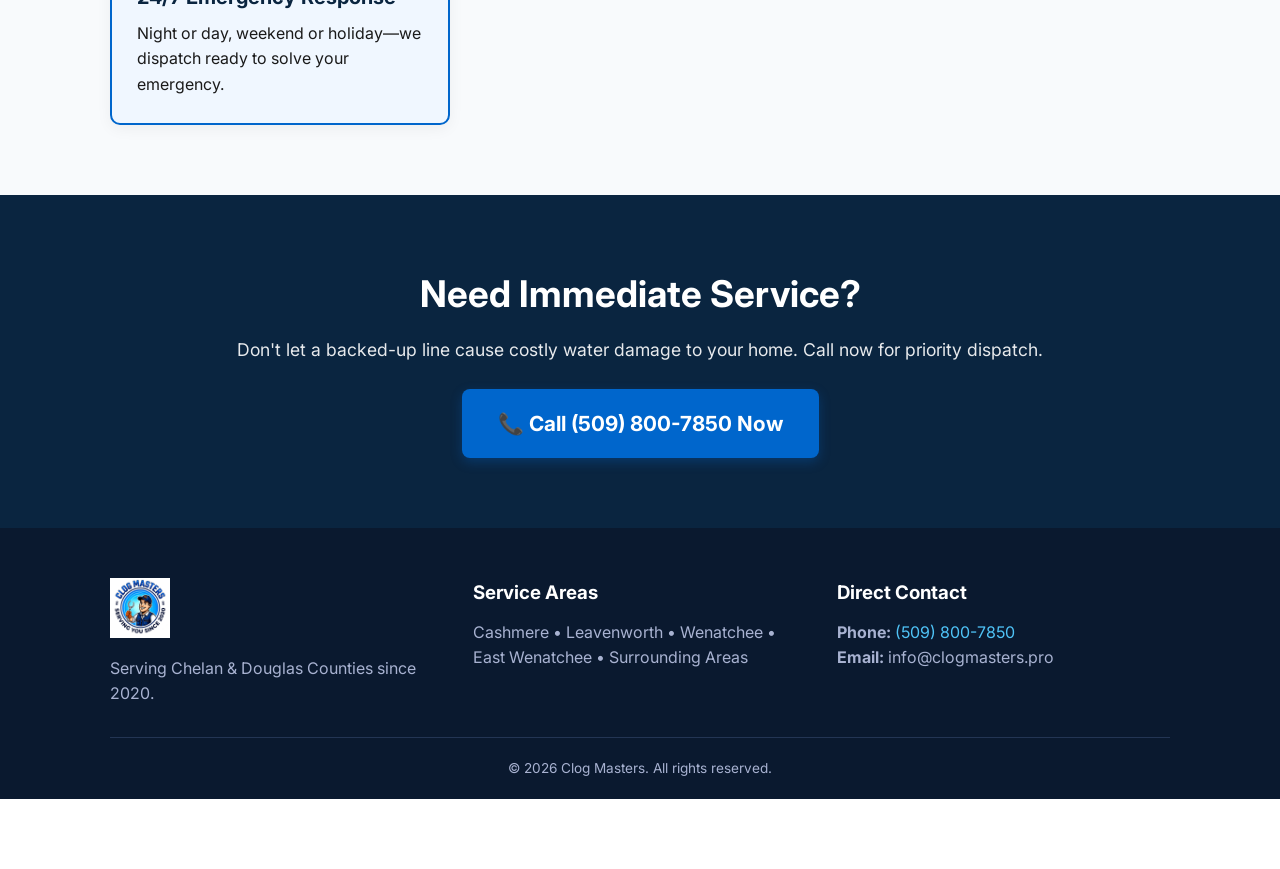
==== commit 9bdef741: "Update index.html" ====
--- a/index.html
+++ b/index.html
@@ -5,7 +5,7 @@
   <meta name="viewport" content="width=device-width, initial-scale=1.0">
   <meta name="format-detection" content="telephone=no">
   <title>Clog Masters | 24/7 Emergency Drain Cleaning & Sewer Repair</title>
-  <meta name="description" content="Fast, licensed drain cleaning, hydro-jetting, sewer repair, backflow testing & emergency plumbing in Cashmere, Leavenworth & Wenatchee. Call (509) 669-4232">
+  <meta name="description" content="Fast, licensed drain cleaning, hydro-jetting, sewer repair, backflow testing & emergency plumbing in Cashmere, Leavenworth & Wenatchee. Call (509) 800-7850">
   <link rel="stylesheet" href="style.css">
   <link rel="preconnect" href="https://fonts.googleapis.com">
   <link href="https://fonts.googleapis.com/css2?family=Inter:wght@400;600;700;800&display=swap" rel="stylesheet">
@@ -16,8 +16,8 @@
   <div class="top-bar">
     <div class="container top-bar-container">
       <span class="top-bar-tagline">24/7 Emergency Service</span>
-      <a href="tel:+15096694232" class="top-phone">
-        <span>📞</span> (509) 669-4232
+      <a href="tel:+15098007850" class="top-phone">
+        <span>📞</span> (509) 800-7850
       </a>
     </div>
   </div>
@@ -29,7 +29,7 @@
       <nav>
         <a href="#services">Services</a>
         <a href="#why-us">Why Us</a>
-        <a href="tel:+15096694232" class="btn-nav">Call (509) 669-4232</a>
+        <a href="tel:+15098007850" class="btn-nav">Call (509) 800-7850</a>
       </nav>
     </div>
   </header>
@@ -43,8 +43,8 @@
         <p class="hero-sub">We clear tough clogs fast with zero hidden fees. Serving Cashmere, Leavenworth, Wenatchee, and surrounding areas.</p>
         
         <div class="hero-ctas">
-          <a href="tel:+15096694232" class="btn-primary">
-            📞 Call Now: (509) 669-4232
+          <a href="tel:+15098007850" class="btn-primary">
+            📞 Call Now: (509) 800-7850
           </a>
         </div>
         <p class="micro-trust">⚡ Average response time: Under 60 minutes for emergencies.</p>
@@ -247,8 +247,8 @@
     <div class="container">
       <h2>Need Immediate Service?</h2>
       <p>Don't let a backed-up line cause costly water damage to your home. Call now for priority dispatch.</p>
-      <a href="tel:+15096694232" class="btn-primary large">
-        📞 Call (509) 669-4232 Now
+      <a href="tel:+15098007850" class="btn-primary large">
+        📞 Call (509) 800-7850 Now
       </a>
     </div>
   </section>
@@ -267,7 +267,7 @@
         </div>
         <div>
           <h3>Direct Contact</h3>
-          <p><strong>Phone:</strong> <a href="tel:+15096694232">(509) 669-4232</a></p>
+          <p><strong>Phone:</strong> <a href="tel:+15098007850">(509) 800-7850</a></p>
           <p><strong>Email:</strong> info@clogmasters.pro</p>
         </div>
       </div>
@@ -279,8 +279,8 @@
 
   <!-- Fixed Mobile Call Bar -->
   <div class="mobile-call-bar">
-    <a href="tel:+15096694232" class="btn-mobile-call">
-      📞 CALL NOW: (509) 669-4232
+    <a href="tel:+15098007850" class="btn-mobile-call">
+      📞 CALL NOW: (509) 800-7850
     </a>
   </div>
 
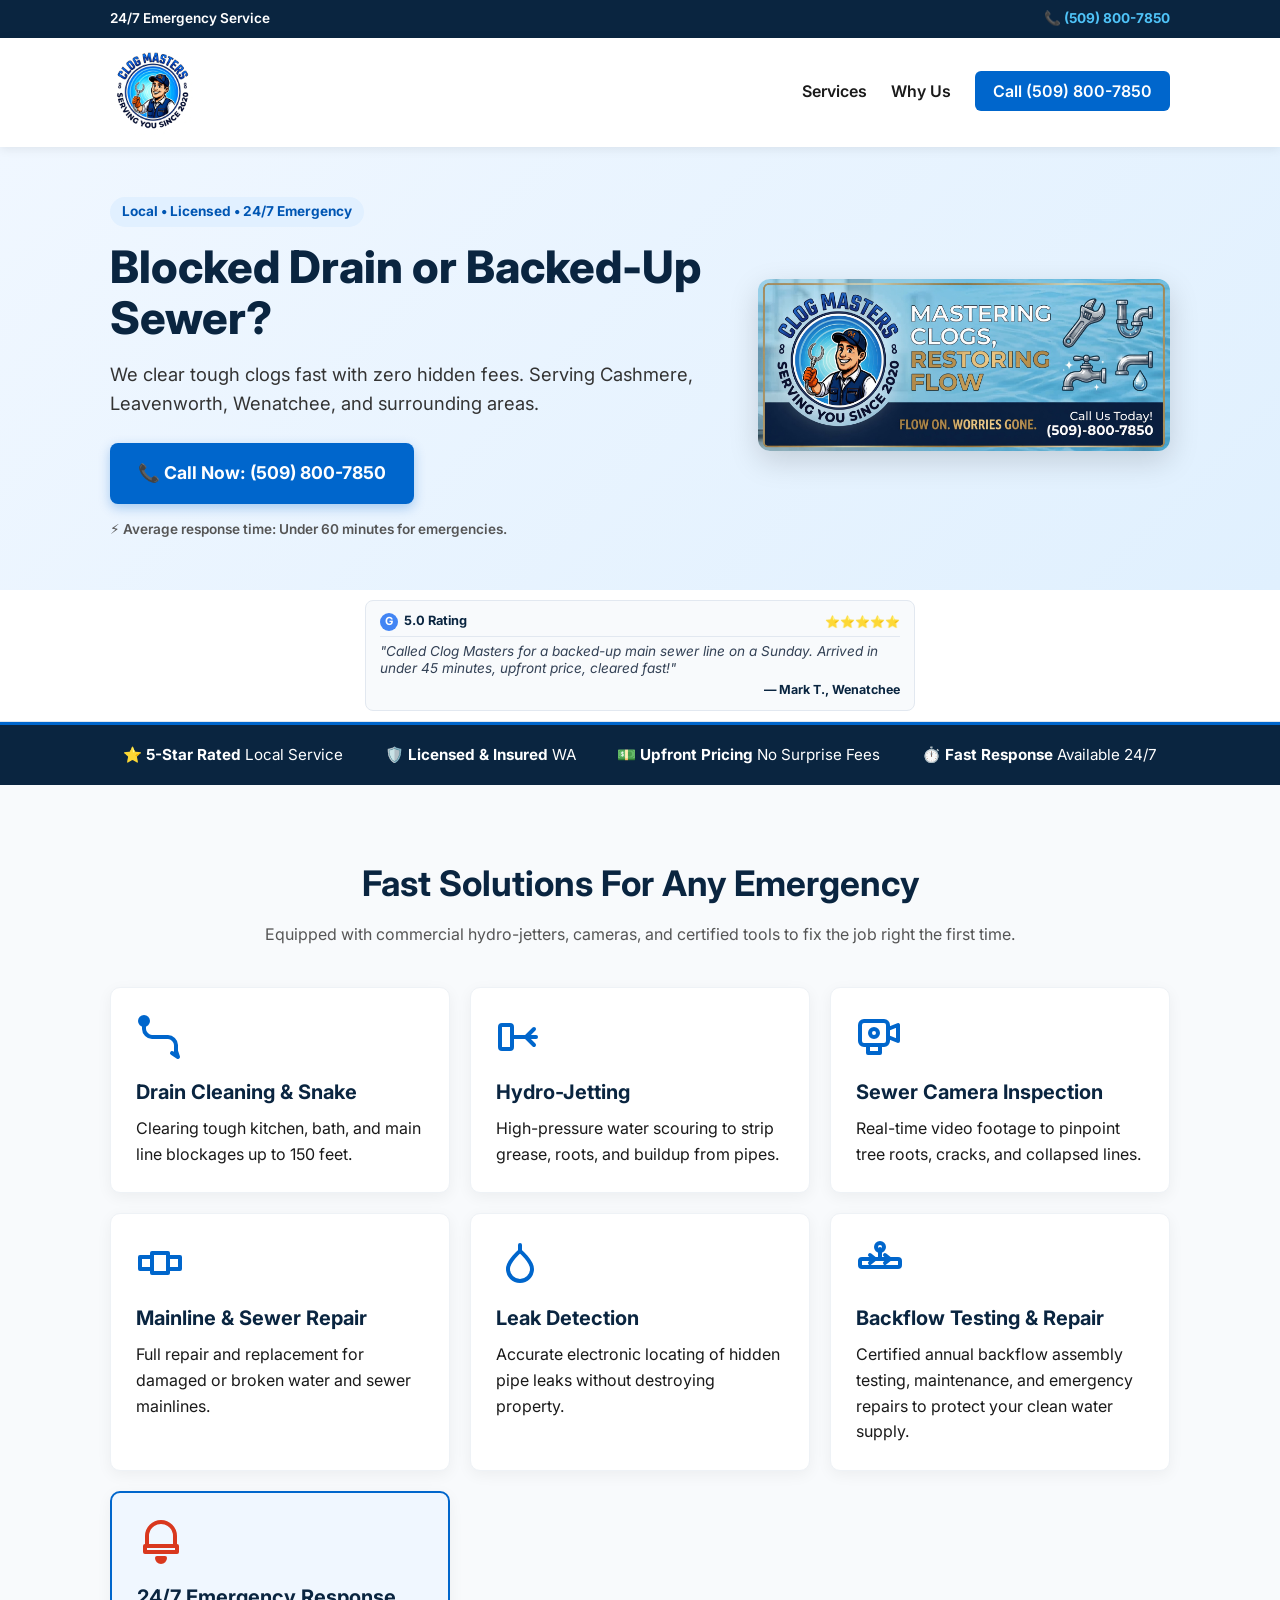
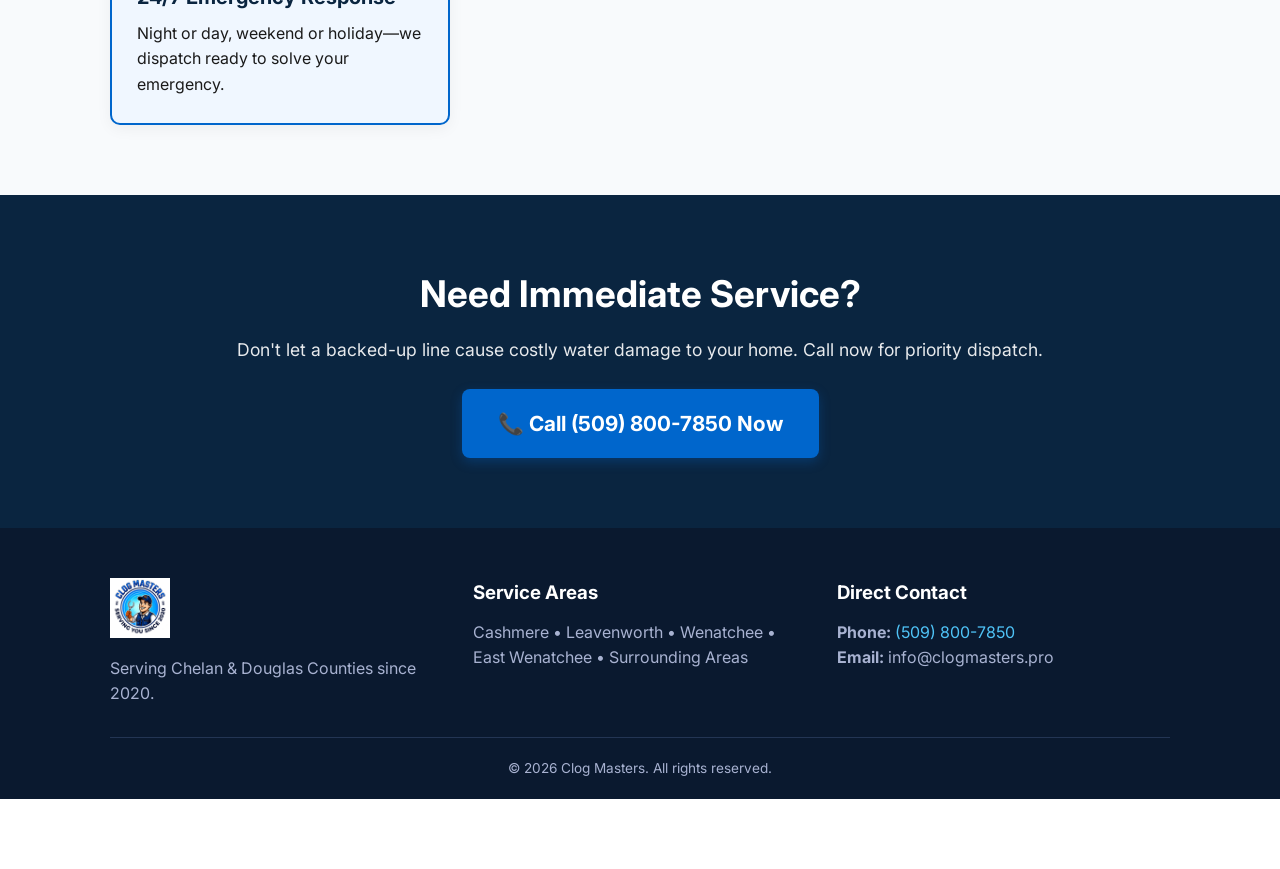
==== commit 486ebba7: "Update index.html" ====
--- a/index.html
+++ b/index.html
@@ -138,7 +138,7 @@
   <!-- Services Grid -->
   <section id="services" class="services">
     <div class="container">
-      <h2>Fast Solutions For Any Plumbing Emergency</h2>
+      <h2>Fast Solutions For Any Emergency</h2>
       <p class="section-sub">Equipped with commercial hydro-jetters, cameras, and certified tools to fix the job right the first time.</p>
       
       <div class="services-grid">
